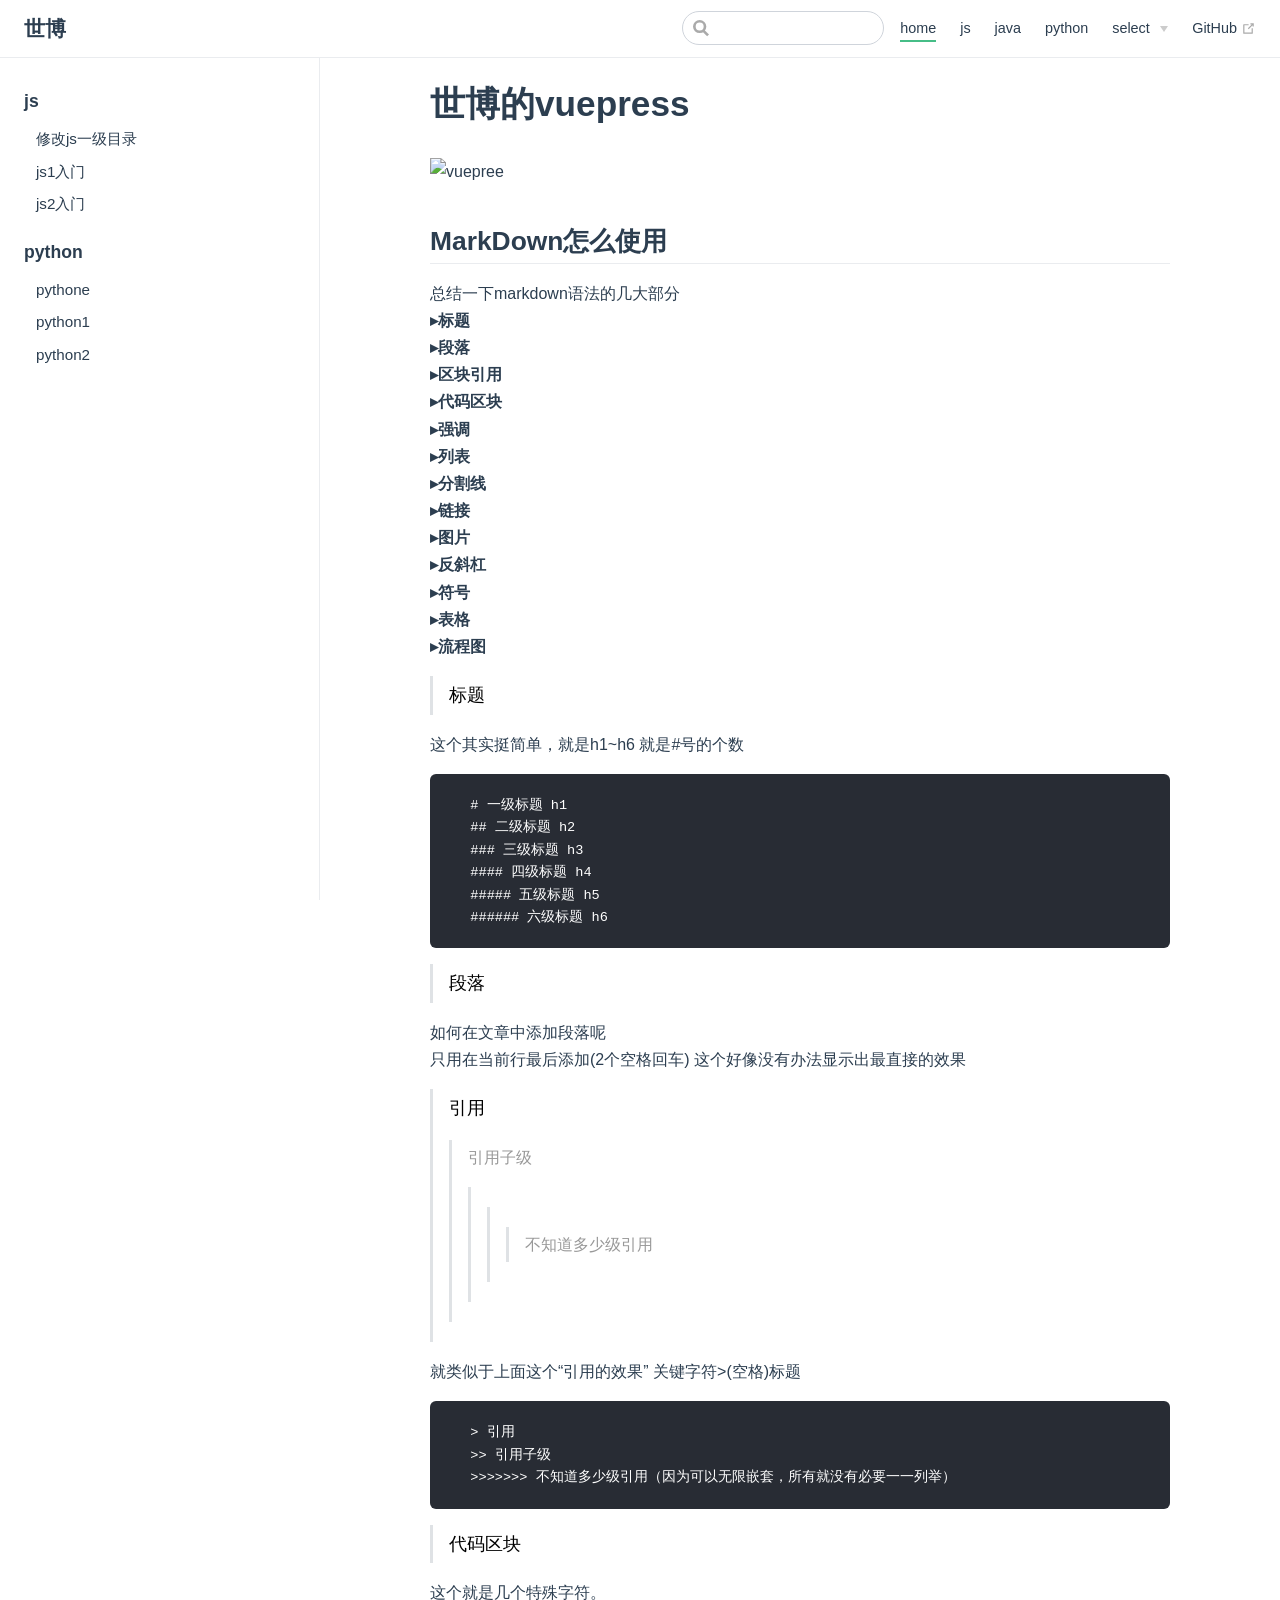
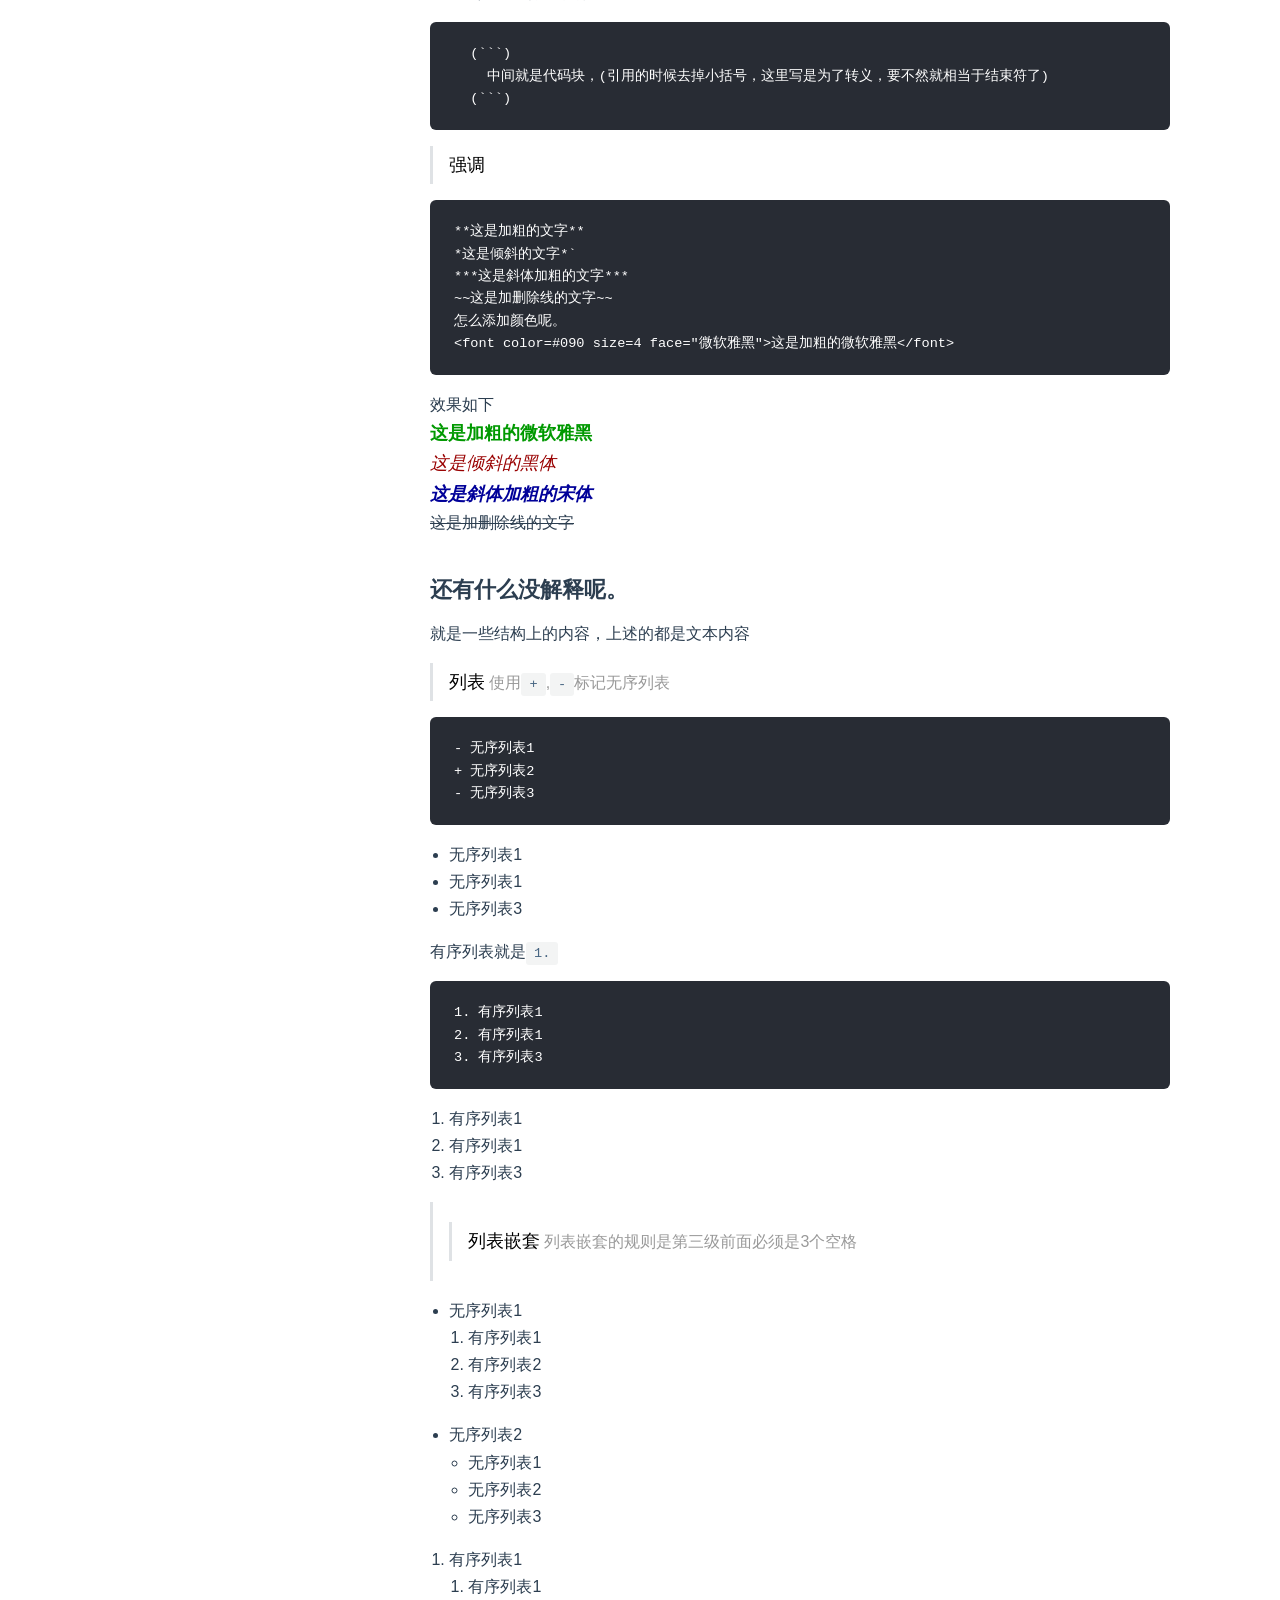
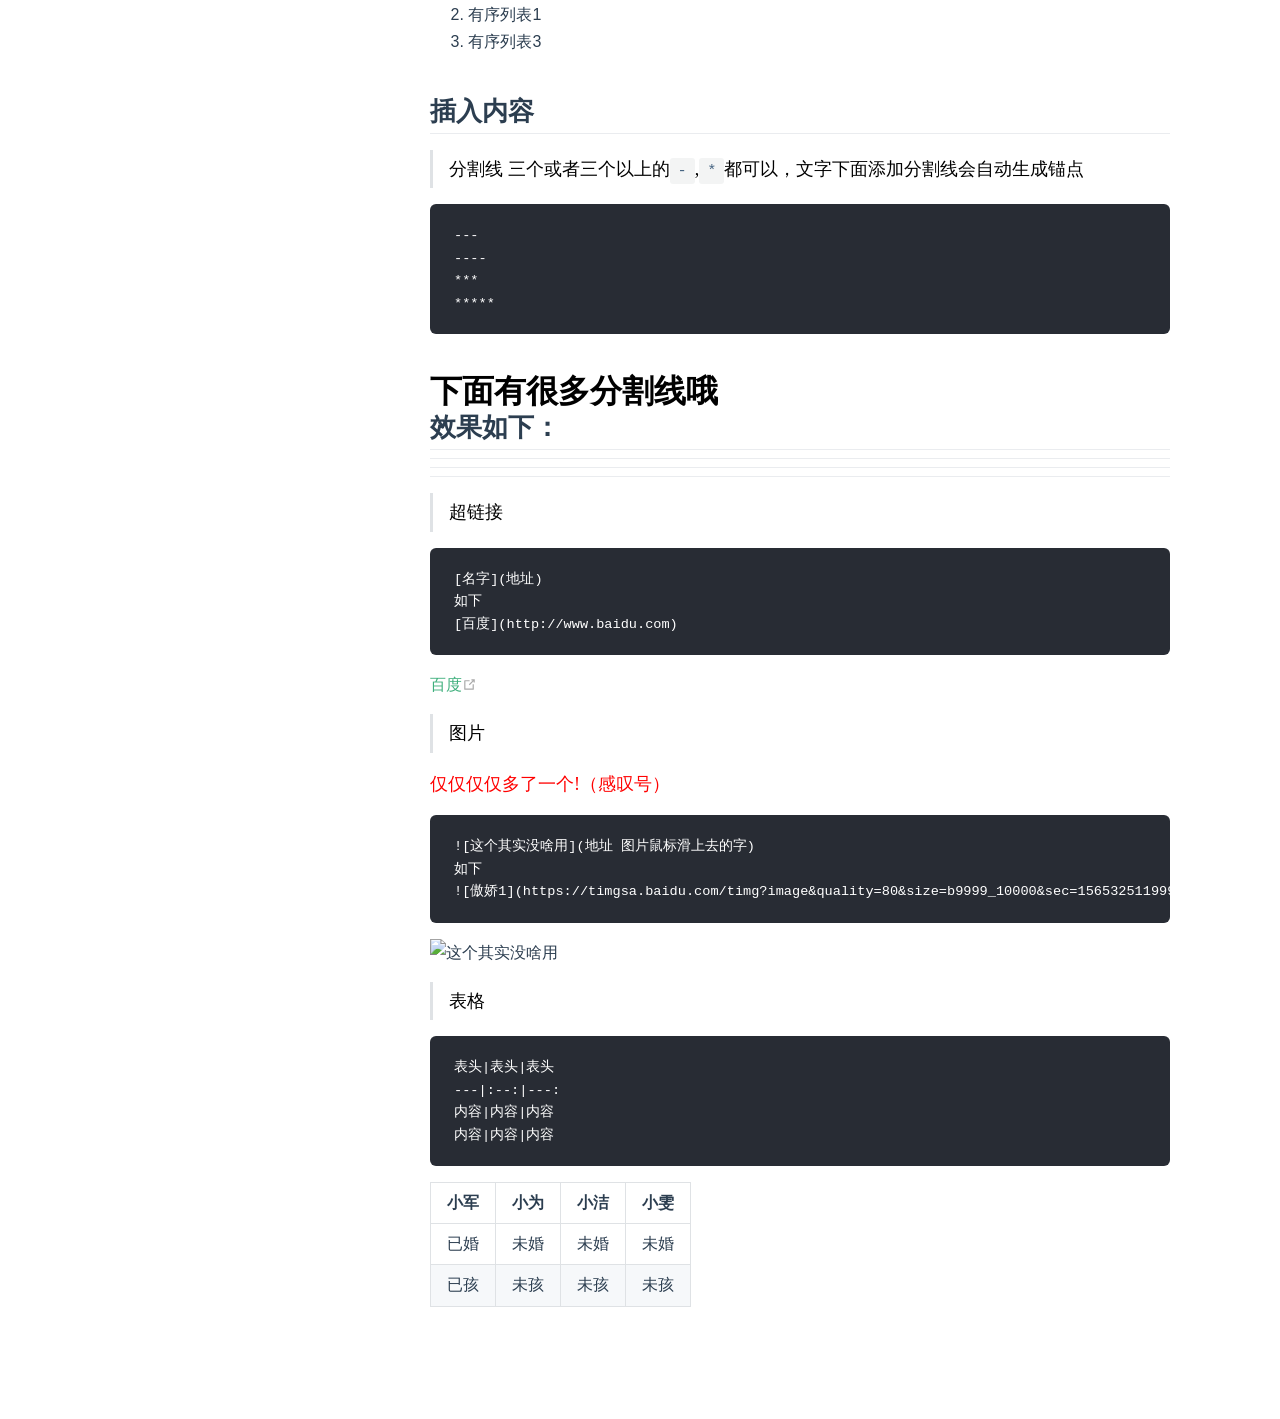
==== index.html @ ad4af4ff "deploy" ====
<!DOCTYPE html>
<html lang="en-US">
  <head>
    <meta charset="utf-8">
    <meta name="viewport" content="width=device-width,initial-scale=1">
    <title>世博的vuepress | 世博</title>
    <meta name="description" content="除了加油还能打气">
    
    
    <link rel="preload" href="/assets/css/0.styles.5afe0f78.css" as="style"><link rel="preload" href="/assets/js/app.bc01392b.js" as="script"><link rel="preload" href="/assets/js/2.742b60b1.js" as="script"><link rel="preload" href="/assets/js/6.9365e497.js" as="script"><link rel="prefetch" href="/assets/js/10.396d3753.js"><link rel="prefetch" href="/assets/js/11.2e22697e.js"><link rel="prefetch" href="/assets/js/12.4150aeba.js"><link rel="prefetch" href="/assets/js/13.6fee8034.js"><link rel="prefetch" href="/assets/js/3.0344f41c.js"><link rel="prefetch" href="/assets/js/4.db067ab2.js"><link rel="prefetch" href="/assets/js/5.89be8084.js"><link rel="prefetch" href="/assets/js/7.058c9a46.js"><link rel="prefetch" href="/assets/js/8.705a4c51.js"><link rel="prefetch" href="/assets/js/9.5db76575.js">
    <link rel="stylesheet" href="/assets/css/0.styles.5afe0f78.css">
  </head>
  <body>
    <div id="app" data-server-rendered="true"><div class="theme-container"><header class="navbar"><div class="sidebar-button"><svg xmlns="http://www.w3.org/2000/svg" aria-hidden="true" role="img" viewBox="0 0 448 512" class="icon"><path fill="currentColor" d="M436 124H12c-6.627 0-12-5.373-12-12V80c0-6.627 5.373-12 12-12h424c6.627 0 12 5.373 12 12v32c0 6.627-5.373 12-12 12zm0 160H12c-6.627 0-12-5.373-12-12v-32c0-6.627 5.373-12 12-12h424c6.627 0 12 5.373 12 12v32c0 6.627-5.373 12-12 12zm0 160H12c-6.627 0-12-5.373-12-12v-32c0-6.627 5.373-12 12-12h424c6.627 0 12 5.373 12 12v32c0 6.627-5.373 12-12 12z"></path></svg></div> <a href="/" class="home-link router-link-exact-active router-link-active"><!----> <span class="site-name">世博</span></a> <div class="links"><div class="search-box"><input aria-label="Search" autocomplete="off" spellcheck="false" value=""> <!----></div> <nav class="nav-links can-hide"><div class="nav-item"><a href="/" class="nav-link router-link-exact-active router-link-active">home</a></div><div class="nav-item"><a href="/js/" class="nav-link">js</a></div><div class="nav-item"><a href="/java/" class="nav-link">java</a></div><div class="nav-item"><a href="/python/" class="nav-link">python</a></div><div class="nav-item"><div class="dropdown-wrapper"><a class="dropdown-title"><span class="title">select</span> <span class="arrow right"></span></a> <ul class="nav-dropdown" style="display:none;"><li class="dropdown-item"><!----> <a href="/select/select1.html" class="nav-link">select1</a></li><li class="dropdown-item"><!----> <a href="/select/select2.html" class="nav-link">select2</a></li></ul></div></div><div class="nav-item"><a href="http://liuyukuai.github.io" target="_blank" rel="noopener noreferrer" class="nav-link external">
  GitHub
  <svg xmlns="http://www.w3.org/2000/svg" aria-hidden="true" x="0px" y="0px" viewBox="0 0 100 100" width="15" height="15" class="icon outbound"><path fill="currentColor" d="M18.8,85.1h56l0,0c2.2,0,4-1.8,4-4v-32h-8v28h-48v-48h28v-8h-32l0,0c-2.2,0-4,1.8-4,4v56C14.8,83.3,16.6,85.1,18.8,85.1z"></path> <polygon fill="currentColor" points="45.7,48.7 51.3,54.3 77.2,28.5 77.2,37.2 85.2,37.2 85.2,14.9 62.8,14.9 62.8,22.9 71.5,22.9"></polygon></svg></a></div> <!----></nav></div></header> <div class="sidebar-mask"></div> <aside class="sidebar"><nav class="nav-links"><div class="nav-item"><a href="/" class="nav-link router-link-exact-active router-link-active">home</a></div><div class="nav-item"><a href="/js/" class="nav-link">js</a></div><div class="nav-item"><a href="/java/" class="nav-link">java</a></div><div class="nav-item"><a href="/python/" class="nav-link">python</a></div><div class="nav-item"><div class="dropdown-wrapper"><a class="dropdown-title"><span class="title">select</span> <span class="arrow right"></span></a> <ul class="nav-dropdown" style="display:none;"><li class="dropdown-item"><!----> <a href="/select/select1.html" class="nav-link">select1</a></li><li class="dropdown-item"><!----> <a href="/select/select2.html" class="nav-link">select2</a></li></ul></div></div><div class="nav-item"><a href="http://liuyukuai.github.io" target="_blank" rel="noopener noreferrer" class="nav-link external">
  GitHub
  <svg xmlns="http://www.w3.org/2000/svg" aria-hidden="true" x="0px" y="0px" viewBox="0 0 100 100" width="15" height="15" class="icon outbound"><path fill="currentColor" d="M18.8,85.1h56l0,0c2.2,0,4-1.8,4-4v-32h-8v28h-48v-48h28v-8h-32l0,0c-2.2,0-4,1.8-4,4v56C14.8,83.3,16.6,85.1,18.8,85.1z"></path> <polygon fill="currentColor" points="45.7,48.7 51.3,54.3 77.2,28.5 77.2,37.2 85.2,37.2 85.2,14.9 62.8,14.9 62.8,22.9 71.5,22.9"></polygon></svg></a></div> <!----></nav>  <ul class="sidebar-links"><li><section class="sidebar-group depth-0"><p class="sidebar-heading open"><span>js</span> <!----></p> <ul class="sidebar-links sidebar-group-items"><li><a href="/basic/js/" class="sidebar-link">修改js一级目录</a></li><li><a href="/basic/js/js1入门.html" class="sidebar-link">js1入门</a></li><li><a href="/basic/js/js2入门.html" class="sidebar-link">js2入门</a></li></ul></section></li><li><section class="sidebar-group depth-0"><p class="sidebar-heading"><span>python</span> <!----></p> <ul class="sidebar-links sidebar-group-items"><li><a href="/basic/python/" class="sidebar-link">pythone</a></li><li><a href="/basic/python/python1.html" class="sidebar-link">python1</a></li><li><a href="/basic/python/python2.html" class="sidebar-link">python2</a></li></ul></section></li></ul> </aside> <main class="page"> <div class="theme-default-content content__default"><h1 id="世博的vuepress"><a href="#世博的vuepress" aria-hidden="true" class="header-anchor">#</a> 世博的vuepress</h1> <p><img src="https://timgsa.baidu.com/timg?image&amp;quality=80&amp;size=b9999_10000&amp;sec=1565322029162&amp;di=a33aa46604ba5d1c8e22e6cddde8e495&amp;imgtype=0&amp;src=http%3A%2F%2Fd2jq2hx2dbkw6t.cloudfront.net%2F662%2Fvue-press-feed-generator.jpg" alt="vuepree"></p> <h2 id="markdown怎么使用"><a href="#markdown怎么使用" aria-hidden="true" class="header-anchor">#</a> MarkDown怎么使用</h2> <p>总结一下markdown语法的几大部分<br> <strong>▸标题</strong><br> <strong>▸段落</strong><br> <strong>▸区块引用</strong><br> <strong>▸代码区块</strong><br> <strong>▸强调</strong><br> <strong>▸列表</strong><br> <strong>▸分割线</strong><br> <strong>▸链接</strong><br> <strong>▸图片</strong><br> <strong>▸反斜杠</strong><br> <strong>▸符号</strong><br> <strong>▸表格</strong><br> <strong>▸流程图</strong></p> <blockquote><p><font color="#000" size="4" face="微软雅黑">标题</font></p></blockquote> <p>这个其实挺简单，就是h1~h6 就是#号的个数</p> <div class="language- extra-class"><pre class="language-text"><code>  # 一级标题 h1  
  ## 二级标题 h2  
  ### 三级标题 h3  
  #### 四级标题 h4  
  ##### 五级标题 h5  
  ###### 六级标题 h6  
</code></pre></div><blockquote><p><font color="#000" size="4" face="微软雅黑">段落</font></p></blockquote> <p>如何在文章中添加段落呢<br>
只用在当前行最后添加(2个空格回车)
这个好像没有办法显示出最直接的效果</p> <blockquote><p><font color="#000" size="4" face="微软雅黑">引用</font></p> <blockquote><p>引用子级</p> <blockquote><blockquote><blockquote><p>不知道多少级引用</p></blockquote></blockquote></blockquote></blockquote></blockquote> <p>就类似于上面这个“引用的效果” 关键字符&gt;(空格)标题</p> <div class="language- extra-class"><pre class="language-text"><code>  &gt; 引用
  &gt;&gt; 引用子级
  &gt;&gt;&gt;&gt;&gt;&gt;&gt; 不知道多少级引用（因为可以无限嵌套，所有就没有必要一一列举）
</code></pre></div><blockquote><p><font color="#000" size="4" face="微软雅黑">代码区块</font></p></blockquote> <p>这个就是几个特殊字符。</p> <div class="language- extra-class"><pre class="language-text"><code>  (```)
    中间就是代码块，(引用的时候去掉小括号，这里写是为了转义，要不然就相当于结束符了)
  (```)
</code></pre></div><blockquote><p><font color="#000" size="4" face="微软雅黑">强调</font></p></blockquote> <div class="language- extra-class"><pre class="language-text"><code>**这是加粗的文字**
*这是倾斜的文字*`
***这是斜体加粗的文字***
~~这是加删除线的文字~~
怎么添加颜色呢。
&lt;font color=#090 size=4 face=&quot;微软雅黑&quot;&gt;这是加粗的微软雅黑&lt;/font&gt;
</code></pre></div><p>效果如下<br> <strong><font color="#090" size="4" face="微软雅黑">这是加粗的微软雅黑</font></strong><br> <em><font color="#900" size="4" face="黑体">这是倾斜的黑体</font></em><br> <em><strong><font color="#009" size="4" face="宋体">这是斜体加粗的宋体</font></strong></em><br> <s>这是加删除线的文字</s></p> <h3 id="还有什么没解释呢。"><a href="#还有什么没解释呢。" aria-hidden="true" class="header-anchor">#</a> 还有什么没解释呢。</h3> <p>就是一些结构上的内容，上述的都是文本内容</p> <blockquote><p><font color="#000" size="4" face="微软雅黑">列表</font>
使用<code>+</code>,<code>-</code>标记无序列表</p></blockquote> <div class="language- extra-class"><pre class="language-text"><code>- 无序列表1
+ 无序列表2
- 无序列表3
</code></pre></div><ul><li>无序列表1</li> <li>无序列表1</li> <li>无序列表3</li></ul> <p>有序列表就是<code>1.</code></p> <div class="language- extra-class"><pre class="language-text"><code>1. 有序列表1
2. 有序列表1
3. 有序列表3
</code></pre></div><ol><li>有序列表1</li> <li>有序列表1</li> <li>有序列表3</li></ol> <blockquote><blockquote><p><font color="#000" size="4" face="微软雅黑">列表嵌套</font>
列表嵌套的规则是第三级前面必须是3个空格</p></blockquote></blockquote> <ul><li>无序列表1
<ol><li>有序列表1</li> <li>有序列表2</li> <li>有序列表3</li></ol></li></ul> <ul><li>无序列表2
<ul><li>无序列表1</li> <li>无序列表2</li> <li>无序列表3</li></ul></li></ul> <ol><li>有序列表1
<ol><li>有序列表1</li> <li>有序列表1</li> <li>有序列表3</li></ol></li></ol> <h2 id="插入内容"><a href="#插入内容" aria-hidden="true" class="header-anchor">#</a> 插入内容</h2> <blockquote><p><font color="#000" size="4" face="微软雅黑">分割线
三个或者三个以上的<code>-</code>,<code>*</code>都可以，文字下面添加分割线会自动生成锚点</font></p></blockquote> <div class="language- extra-class"><pre class="language-text"><code>---
----
***
*****
</code></pre></div><h2 id="下面有很多分割线哦效果如下："><a href="#下面有很多分割线哦效果如下：" aria-hidden="true" class="header-anchor">#</a> <font color="#000" size="6" face="微软雅黑">下面有很多分割线哦</font><br>
效果如下：</h2> <hr> <hr> <hr> <blockquote><p><font color="#000" size="4" face="微软雅黑">超链接</font></p></blockquote> <div class="language- extra-class"><pre class="language-text"><code>[名字](地址)
如下
[百度](http://www.baidu.com)
</code></pre></div><p><a href="http://www.baidu.com" target="_blank" rel="noopener noreferrer">百度<svg xmlns="http://www.w3.org/2000/svg" aria-hidden="true" x="0px" y="0px" viewBox="0 0 100 100" width="15" height="15" class="icon outbound"><path fill="currentColor" d="M18.8,85.1h56l0,0c2.2,0,4-1.8,4-4v-32h-8v28h-48v-48h28v-8h-32l0,0c-2.2,0-4,1.8-4,4v56C14.8,83.3,16.6,85.1,18.8,85.1z"></path> <polygon fill="currentColor" points="45.7,48.7 51.3,54.3 77.2,28.5 77.2,37.2 85.2,37.2 85.2,14.9 62.8,14.9 62.8,22.9 71.5,22.9"></polygon></svg></a></p> <blockquote><p><font color="#000" size="4" face="微软雅黑">图片</font></p></blockquote> <p><font color="red" size="4" face="微软雅黑">仅仅仅仅多了一个!（感叹号）</font></p> <div class="language- extra-class"><pre class="language-text"><code>![这个其实没啥用](地址 图片鼠标滑上去的字)
如下
![傲娇1](https://timgsa.baidu.com/timg?image&amp;quality=80&amp;size=b9999_10000&amp;sec=1565325119991&amp;di=63eee3f0a2a045f9c31278822992dca6&amp;imgtype=0&amp;src=http%3A%2F%2Fbpic.588ku.com%2Felement_origin_min_pic%2F17%2F11%2F29%2Fcc56af89837d0f433b69116248294c48.jpg &quot;傲娇&quot;)
</code></pre></div><p><img src="https://timgsa.baidu.com/timg?image&amp;quality=80&amp;size=b9999_10000&amp;sec=1565325119991&amp;di=63eee3f0a2a045f9c31278822992dca6&amp;imgtype=0&amp;src=http%3A%2F%2Fbpic.588ku.com%2Felement_origin_min_pic%2F17%2F11%2F29%2Fcc56af89837d0f433b69116248294c48.jpg" alt="这个其实没啥用" title="傲娇"></p> <blockquote><p><font color="#000" size="4" face="微软雅黑">表格</font></p></blockquote> <div class="language- extra-class"><pre class="language-text"><code>表头|表头|表头
---|:--:|---:
内容|内容|内容
内容|内容|内容
</code></pre></div><table><thead><tr><th>小军</th> <th style="text-align:center;">小为</th> <th style="text-align:right;">小洁</th> <th style="text-align:right;">小雯</th></tr></thead> <tbody><tr><td>已婚</td> <td style="text-align:center;">未婚</td> <td style="text-align:right;">未婚</td> <td style="text-align:right;">未婚</td></tr> <tr><td>已孩</td> <td style="text-align:center;">未孩</td> <td style="text-align:right;">未孩</td> <td style="text-align:right;">未孩</td></tr></tbody></table></div> <footer class="page-edit"><!----> <!----></footer> <!----> </main></div><div class="global-ui"></div></div>
    <script src="/assets/js/app.bc01392b.js" defer></script><script src="/assets/js/2.742b60b1.js" defer></script><script src="/assets/js/6.9365e497.js" defer></script>
  </body>
</html>
---- assets/css/0.styles.5afe0f78.css ----
#nprogress{pointer-events:none}#nprogress .bar{background:#3eaf7c;position:fixed;z-index:1031;top:0;left:0;width:100%;height:2px}#nprogress .peg{display:block;position:absolute;right:0;width:100px;height:100%;-webkit-box-shadow:0 0 10px #3eaf7c,0 0 5px #3eaf7c;box-shadow:0 0 10px #3eaf7c,0 0 5px #3eaf7c;opacity:1;-webkit-transform:rotate(3deg) translateY(-4px);transform:rotate(3deg) translateY(-4px)}#nprogress .spinner{display:block;position:fixed;z-index:1031;top:15px;right:15px}#nprogress .spinner-icon{width:18px;height:18px;-webkit-box-sizing:border-box;box-sizing:border-box;border-color:#3eaf7c transparent transparent #3eaf7c;border-style:solid;border-width:2px;border-radius:50%;-webkit-animation:nprogress-spinner .4s linear infinite;animation:nprogress-spinner .4s linear infinite}.nprogress-custom-parent{overflow:hidden;position:relative}.nprogress-custom-parent #nprogress .bar,.nprogress-custom-parent #nprogress .spinner{position:absolute}@-webkit-keyframes nprogress-spinner{0%{-webkit-transform:rotate(0deg);transform:rotate(0deg)}to{-webkit-transform:rotate(1turn);transform:rotate(1turn)}}@keyframes nprogress-spinner{0%{-webkit-transform:rotate(0deg);transform:rotate(0deg)}to{-webkit-transform:rotate(1turn);transform:rotate(1turn)}}.icon.outbound{color:#aaa;display:inline-block;vertical-align:middle;position:relative;top:-1px}.home{padding:3.6rem 2rem 0;max-width:960px;margin:0 auto;display:block}.home .hero{text-align:center}.home .hero img{max-width:100%;max-height:280px;display:block;margin:3rem auto 1.5rem}.home .hero h1{font-size:3rem}.home .hero .action,.home .hero .description,.home .hero h1{margin:1.8rem auto}.home .hero .description{max-width:35rem;font-size:1.6rem;line-height:1.3;color:#6a8bad}.home .hero .action-button{display:inline-block;font-size:1.2rem;color:#fff;background-color:#3eaf7c;padding:.8rem 1.6rem;border-radius:4px;-webkit-transition:background-color .1s ease;transition:background-color .1s ease;-webkit-box-sizing:border-box;box-sizing:border-box;border-bottom:1px solid #389d70}.home .hero .action-button:hover{background-color:#4abf8a}.home .features{border-top:1px solid #eaecef;padding:1.2rem 0;margin-top:2.5rem;display:-webkit-box;display:-ms-flexbox;display:flex;-ms-flex-wrap:wrap;flex-wrap:wrap;-webkit-box-align:start;-ms-flex-align:start;align-items:flex-start;-ms-flex-line-pack:stretch;align-content:stretch;-webkit-box-pack:justify;-ms-flex-pack:justify;justify-content:space-between}.home .feature{-webkit-box-flex:1;-ms-flex-positive:1;flex-grow:1;-ms-flex-preferred-size:30%;flex-basis:30%;max-width:30%}.home .feature h2{font-size:1.4rem;font-weight:500;border-bottom:none;padding-bottom:0;color:#3a5169}.home .feature p{color:#4e6e8e}.home .footer{padding:2.5rem;border-top:1px solid #eaecef;text-align:center;color:#4e6e8e}@media (max-width:719px){.home .features{-webkit-box-orient:vertical;-webkit-box-direction:normal;-ms-flex-direction:column;flex-direction:column}.home .feature{max-width:100%;padding:0 2.5rem}}@media (max-width:419px){.home{padding-left:1.5rem;padding-right:1.5rem}.home .hero img{max-height:210px;margin:2rem auto 1.2rem}.home .hero h1{font-size:2rem}.home .hero .action,.home .hero .description,.home .hero h1{margin:1.2rem auto}.home .hero .description{font-size:1.2rem}.home .hero .action-button{font-size:1rem;padding:.6rem 1.2rem}.home .feature h2{font-size:1.25rem}}.search-box{display:inline-block;position:relative;margin-right:1rem}.search-box input{cursor:text;width:10rem;height:2rem;color:#4e6e8e;display:inline-block;border:1px solid #cfd4db;border-radius:2rem;font-size:.9rem;line-height:2rem;padding:0 .5rem 0 2rem;outline:none;-webkit-transition:all .2s ease;transition:all .2s ease;background:#fff url(/assets/img/search.83621669.svg) .6rem .5rem no-repeat;background-size:1rem}.search-box input:focus{cursor:auto;border-color:#3eaf7c}.search-box .suggestions{background:#fff;width:20rem;position:absolute;top:1.5rem;border:1px solid #cfd4db;border-radius:6px;padding:.4rem;list-style-type:none}.search-box .suggestions.align-right{right:0}.search-box .suggestion{line-height:1.4;padding:.4rem .6rem;border-radius:4px;cursor:pointer}.search-box .suggestion a{white-space:normal;color:#5d82a6}.search-box .suggestion a .page-title{font-weight:600}.search-box .suggestion a .header{font-size:.9em;margin-left:.25em}.search-box .suggestion.focused{background-color:#f3f4f5}.search-box .suggestion.focused a{color:#3eaf7c}@media (max-width:959px){.search-box input{cursor:pointer;width:0;border-color:transparent;position:relative}.search-box input:focus{cursor:text;left:0;width:10rem}}@media (-ms-high-contrast:none){.search-box input{height:2rem}}@media (max-width:959px) and (min-width:719px){.search-box .suggestions{left:0}}@media (max-width:719px){.search-box{margin-right:0}.search-box input{left:1rem}.search-box .suggestions{right:0}}@media (max-width:419px){.search-box .suggestions{width:calc(100vw - 4rem)}.search-box input:focus{width:8rem}}.sidebar-button{cursor:pointer;display:none;width:1.25rem;height:1.25rem;position:absolute;padding:.6rem;top:.6rem;left:1rem}.sidebar-button .icon{display:block;width:1.25rem;height:1.25rem}@media (max-width:719px){.sidebar-button{display:block}}.dropdown-enter,.dropdown-leave-to{height:0!important}.dropdown-wrapper{cursor:pointer}.dropdown-wrapper .dropdown-title{display:block}.dropdown-wrapper .dropdown-title:hover{border-color:transparent}.dropdown-wrapper .dropdown-title .arrow{vertical-align:middle;margin-top:-1px;margin-left:.4rem}.dropdown-wrapper .nav-dropdown .dropdown-item{color:inherit;line-height:1.7rem}.dropdown-wrapper .nav-dropdown .dropdown-item h4{margin:.45rem 0 0;border-top:1px solid #eee;padding:.45rem 1.5rem 0 1.25rem}.dropdown-wrapper .nav-dropdown .dropdown-item .dropdown-subitem-wrapper{padding:0;list-style:none}.dropdown-wrapper .nav-dropdown .dropdown-item .dropdown-subitem-wrapper .dropdown-subitem{font-size:.9em}.dropdown-wrapper .nav-dropdown .dropdown-item a{display:block;line-height:1.7rem;position:relative;border-bottom:none;font-weight:400;margin-bottom:0;padding:0 1.5rem 0 1.25rem}.dropdown-wrapper .nav-dropdown .dropdown-item a.router-link-active,.dropdown-wrapper .nav-dropdown .dropdown-item a:hover{color:#3eaf7c}.dropdown-wrapper .nav-dropdown .dropdown-item a.router-link-active:after{content:"";width:0;height:0;border-left:5px solid #3eaf7c;border-top:3px solid transparent;border-bottom:3px solid transparent;position:absolute;top:calc(50% - 2px);left:9px}.dropdown-wrapper .nav-dropdown .dropdown-item:first-child h4{margin-top:0;padding-top:0;border-top:0}@media (max-width:719px){.dropdown-wrapper.open .dropdown-title{margin-bottom:.5rem}.dropdown-wrapper .nav-dropdown{-webkit-transition:height .1s ease-out;transition:height .1s ease-out;overflow:hidden}.dropdown-wrapper .nav-dropdown .dropdown-item h4{border-top:0;margin-top:0;padding-top:0}.dropdown-wrapper .nav-dropdown .dropdown-item>a,.dropdown-wrapper .nav-dropdown .dropdown-item h4{font-size:15px;line-height:2rem}.dropdown-wrapper .nav-dropdown .dropdown-item .dropdown-subitem{font-size:14px;padding-left:1rem}}@media (min-width:719px){.dropdown-wrapper{height:1.8rem}.dropdown-wrapper:hover .nav-dropdown{display:block!important}.dropdown-wrapper .dropdown-title .arrow{border-left:4px solid transparent;border-right:4px solid transparent;border-top:6px solid #ccc;border-bottom:0}.dropdown-wrapper .nav-dropdown{display:none;height:auto!important;-webkit-box-sizing:border-box;box-sizing:border-box;max-height:calc(100vh - 2.7rem);overflow-y:auto;position:absolute;top:100%;right:0;background-color:#fff;padding:.6rem 0;border:1px solid;border-color:#ddd #ddd #ccc;text-align:left;border-radius:.25rem;white-space:nowrap;margin:0}}.nav-links{display:inline-block}.nav-links a{line-height:1.4rem;color:inherit}.nav-links a.router-link-active,.nav-links a:hover{color:#3eaf7c}.nav-links .nav-item{position:relative;display:inline-block;margin-left:1.5rem;line-height:2rem}.nav-links .nav-item:first-child{margin-left:0}.nav-links .repo-link{margin-left:1.5rem}@media (max-width:719px){.nav-links .nav-item,.nav-links .repo-link{margin-left:0}}@media (min-width:719px){.nav-links a.router-link-active,.nav-links a:hover{color:#2c3e50}.nav-item>a:not(.external).router-link-active,.nav-item>a:not(.external):hover{margin-bottom:-2px;border-bottom:2px solid #46bd87}}.navbar{padding:.7rem 1.5rem;line-height:2.2rem}.navbar a,.navbar img,.navbar span{display:inline-block}.navbar .logo{height:2.2rem;min-width:2.2rem;margin-right:.8rem;vertical-align:top}.navbar .site-name{font-size:1.3rem;font-weight:600;color:#2c3e50;position:relative}.navbar .links{padding-left:1.5rem;-webkit-box-sizing:border-box;box-sizing:border-box;background-color:#fff;white-space:nowrap;font-size:.9rem;position:absolute;right:1.5rem;top:.7rem;display:-webkit-box;display:-ms-flexbox;display:flex}.navbar .links .search-box{-webkit-box-flex:0;-ms-flex:0 0 auto;flex:0 0 auto;vertical-align:top}@media (max-width:719px){.navbar{padding-left:4rem}.navbar .can-hide{display:none}.navbar .links{padding-left:1.5rem}}.page-edit,.page-nav{max-width:740px;margin:0 auto;padding:2rem 2.5rem}@media (max-width:959px){.page-edit,.page-nav{padding:2rem}}@media (max-width:419px){.page-edit,.page-nav{padding:1.5rem}}.page{padding-bottom:2rem;display:block}.page-edit{padding-top:1rem;padding-bottom:1rem;overflow:auto}.page-edit .edit-link{display:inline-block}.page-edit .edit-link a{color:#4e6e8e;margin-right:.25rem}.page-edit .last-updated{float:right;font-size:.9em}.page-edit .last-updated .prefix{font-weight:500;color:#4e6e8e}.page-edit .last-updated .time{font-weight:400;color:#aaa}.page-nav{padding-top:1rem;padding-bottom:0}.page-nav .inner{min-height:2rem;margin-top:0;border-top:1px solid #eaecef;padding-top:1rem;overflow:auto}.page-nav .next{float:right}@media (max-width:719px){.page-edit .edit-link{margin-bottom:.5rem}.page-edit .last-updated{font-size:.8em;float:none;text-align:left}}.sidebar-group .sidebar-group{padding-left:.5em}.sidebar-group:not(.collapsable) .sidebar-heading:not(.clickable){cursor:auto;color:inherit}.sidebar-group.is-sub-group{padding-left:0}.sidebar-group.is-sub-group>.sidebar-heading{font-size:.95em;line-height:1.4;font-weight:400;padding-left:2rem}.sidebar-group.is-sub-group>.sidebar-heading:not(.clickable){opacity:.5}.sidebar-group.is-sub-group>.sidebar-group-items{padding-left:1rem}.sidebar-group.is-sub-group>.sidebar-group-items>li>.sidebar-link{font-size:.95em;border-left:none}.sidebar-group.depth-2>.sidebar-heading{border-left:none}.sidebar-heading{color:#2c3e50;-webkit-transition:color .15s ease;transition:color .15s ease;cursor:pointer;font-size:1.1em;font-weight:700;padding:.35rem 1.5rem .35rem 1.25rem;width:100%;-webkit-box-sizing:border-box;box-sizing:border-box;margin:0;border-left:.25rem solid transparent}.sidebar-heading.open,.sidebar-heading:hover{color:inherit}.sidebar-heading .arrow{position:relative;top:-.12em;left:.5em}.sidebar-heading.clickable.active{font-weight:600;color:#3eaf7c;border-left-color:#3eaf7c}.sidebar-heading.clickable:hover{color:#3eaf7c}.sidebar-group-items{-webkit-transition:height .1s ease-out;transition:height .1s ease-out;font-size:.95em;overflow:hidden}.sidebar .sidebar-sub-headers{padding-left:1rem;font-size:.95em}a.sidebar-link{font-size:1em;font-weight:400;display:inline-block;color:#2c3e50;border-left:.25rem solid transparent;padding:.35rem 1rem .35rem 1.25rem;line-height:1.4;width:100%;-webkit-box-sizing:border-box;box-sizing:border-box}a.sidebar-link:hover{color:#3eaf7c}a.sidebar-link.active{font-weight:600;color:#3eaf7c;border-left-color:#3eaf7c}.sidebar-group a.sidebar-link{padding-left:2rem}.sidebar-sub-headers a.sidebar-link{padding-top:.25rem;padding-bottom:.25rem;border-left:none}.sidebar-sub-headers a.sidebar-link.active{font-weight:500}.sidebar ul{padding:0;margin:0;list-style-type:none}.sidebar a{display:inline-block}.sidebar .nav-links{display:none;border-bottom:1px solid #eaecef;padding:.5rem 0 .75rem}.sidebar .nav-links a{font-weight:600}.sidebar .nav-links .nav-item,.sidebar .nav-links .repo-link{display:block;line-height:1.25rem;font-size:1.1em;padding:.5rem 0 .5rem 1.5rem}.sidebar>.sidebar-links{padding:1.5rem 0}.sidebar>.sidebar-links>li>a.sidebar-link{font-size:1.1em;line-height:1.7;font-weight:700}.sidebar>.sidebar-links>li:not(:first-child){margin-top:.75rem}@media (max-width:719px){.sidebar .nav-links{display:block}.sidebar .nav-links .dropdown-wrapper .nav-dropdown .dropdown-item a.router-link-active:after{top:calc(1rem - 2px)}.sidebar>.sidebar-links{padding:1rem 0}}code[class*=language-],pre[class*=language-]{color:#ccc;background:none;font-family:Consolas,Monaco,Andale Mono,Ubuntu Mono,monospace;font-size:1em;text-align:left;white-space:pre;word-spacing:normal;word-break:normal;word-wrap:normal;line-height:1.5;-moz-tab-size:4;-o-tab-size:4;tab-size:4;-webkit-hyphens:none;-ms-hyphens:none;hyphens:none}pre[class*=language-]{padding:1em;margin:.5em 0;overflow:auto}:not(pre)>code[class*=language-],pre[class*=language-]{background:#2d2d2d}:not(pre)>code[class*=language-]{padding:.1em;border-radius:.3em;white-space:normal}.token.block-comment,.token.cdata,.token.comment,.token.doctype,.token.prolog{color:#999}.token.punctuation{color:#ccc}.token.attr-name,.token.deleted,.token.namespace,.token.tag{color:#e2777a}.token.function-name{color:#6196cc}.token.boolean,.token.function,.token.number{color:#f08d49}.token.class-name,.token.constant,.token.property,.token.symbol{color:#f8c555}.token.atrule,.token.builtin,.token.important,.token.keyword,.token.selector{color:#cc99cd}.token.attr-value,.token.char,.token.regex,.token.string,.token.variable{color:#7ec699}.token.entity,.token.operator,.token.url{color:#67cdcc}.token.bold,.token.important{font-weight:700}.token.italic{font-style:italic}.token.entity{cursor:help}.token.inserted{color:green}.theme-default-content code{color:#476582;padding:.25rem .5rem;margin:0;font-size:.85em;background-color:rgba(27,31,35,.05);border-radius:3px}.theme-default-content code .token.deleted{color:#ec5975}.theme-default-content code .token.inserted{color:#3eaf7c}.theme-default-content pre,.theme-default-content pre[class*=language-]{line-height:1.4;padding:1.25rem 1.5rem;margin:.85rem 0;background-color:#282c34;border-radius:6px;overflow:auto}.theme-default-content pre[class*=language-] code,.theme-default-content pre code{color:#fff;padding:0;background-color:transparent;border-radius:0}div[class*=language-]{position:relative;background-color:#282c34;border-radius:6px}div[class*=language-] .highlight-lines{-webkit-user-select:none;-moz-user-select:none;-ms-user-select:none;user-select:none;padding-top:1.3rem;position:absolute;top:0;left:0;width:100%;line-height:1.4}div[class*=language-] .highlight-lines .highlighted{background-color:rgba(0,0,0,.66)}div[class*=language-] pre,div[class*=language-] pre[class*=language-]{background:transparent;position:relative;z-index:1}div[class*=language-]:before{position:absolute;z-index:3;top:.8em;right:1em;font-size:.75rem;color:hsla(0,0%,100%,.4)}div[class*=language-]:not(.line-numbers-mode) .line-numbers-wrapper{display:none}div[class*=language-].line-numbers-mode .highlight-lines .highlighted{position:relative}div[class*=language-].line-numbers-mode .highlight-lines .highlighted:before{content:" ";position:absolute;z-index:3;left:0;top:0;display:block;width:3.5rem;height:100%;background-color:rgba(0,0,0,.66)}div[class*=language-].line-numbers-mode pre{padding-left:4.5rem;vertical-align:middle}div[class*=language-].line-numbers-mode .line-numbers-wrapper{position:absolute;top:0;width:3.5rem;text-align:center;color:hsla(0,0%,100%,.3);padding:1.25rem 0;line-height:1.4}div[class*=language-].line-numbers-mode .line-numbers-wrapper .line-number,div[class*=language-].line-numbers-mode .line-numbers-wrapper br{-webkit-user-select:none;-moz-user-select:none;-ms-user-select:none;user-select:none}div[class*=language-].line-numbers-mode .line-numbers-wrapper .line-number{position:relative;z-index:4;font-size:.85em}div[class*=language-].line-numbers-mode:after{content:"";position:absolute;z-index:2;top:0;left:0;width:3.5rem;height:100%;border-radius:6px 0 0 6px;border-right:1px solid rgba(0,0,0,.66);background-color:#282c34}div[class~=language-js]:before{content:"js"}div[class~=language-ts]:before{content:"ts"}div[class~=language-html]:before{content:"html"}div[class~=language-md]:before{content:"md"}div[class~=language-vue]:before{content:"vue"}div[class~=language-css]:before{content:"css"}div[class~=language-sass]:before{content:"sass"}div[class~=language-scss]:before{content:"scss"}div[class~=language-less]:before{content:"less"}div[class~=language-stylus]:before{content:"stylus"}div[class~=language-go]:before{content:"go"}div[class~=language-java]:before{content:"java"}div[class~=language-c]:before{content:"c"}div[class~=language-sh]:before{content:"sh"}div[class~=language-yaml]:before{content:"yaml"}div[class~=language-py]:before{content:"py"}div[class~=language-docker]:before{content:"docker"}div[class~=language-dockerfile]:before{content:"dockerfile"}div[class~=language-makefile]:before{content:"makefile"}div[class~=language-javascript]:before{content:"js"}div[class~=language-typescript]:before{content:"ts"}div[class~=language-markup]:before{content:"html"}div[class~=language-markdown]:before{content:"md"}div[class~=language-json]:before{content:"json"}div[class~=language-ruby]:before{content:"rb"}div[class~=language-python]:before{content:"py"}div[class~=language-bash]:before{content:"sh"}div[class~=language-php]:before{content:"php"}.custom-block .custom-block-title{font-weight:600;margin-bottom:-.4rem}.custom-block.danger,.custom-block.tip,.custom-block.warning{padding:.1rem 1.5rem;border-left-width:.5rem;border-left-style:solid;margin:1rem 0}.custom-block.tip{background-color:#f3f5f7;border-color:#42b983}.custom-block.warning{background-color:rgba(255,229,100,.3);border-color:#e7c000;color:#6b5900}.custom-block.warning .custom-block-title{color:#b29400}.custom-block.warning a{color:#2c3e50}.custom-block.danger{background-color:#ffe6e6;border-color:#c00;color:#4d0000}.custom-block.danger .custom-block-title{color:#900}.custom-block.danger a{color:#2c3e50}.arrow{display:inline-block;width:0;height:0}.arrow.up{border-bottom:6px solid #ccc}.arrow.down,.arrow.up{border-left:4px solid transparent;border-right:4px solid transparent}.arrow.down{border-top:6px solid #ccc}.arrow.right{border-left:6px solid #ccc}.arrow.left,.arrow.right{border-top:4px solid transparent;border-bottom:4px solid transparent}.arrow.left{border-right:6px solid #ccc}.theme-default-content:not(.custom){max-width:740px;margin:0 auto;padding:2rem 2.5rem}@media (max-width:959px){.theme-default-content:not(.custom){padding:2rem}}@media (max-width:419px){.theme-default-content:not(.custom){padding:1.5rem}}.table-of-contents .badge{vertical-align:middle}body,html{padding:0;margin:0;background-color:#fff}body{font-family:-apple-system,BlinkMacSystemFont,Segoe UI,Roboto,Oxygen,Ubuntu,Cantarell,Fira Sans,Droid Sans,Helvetica Neue,sans-serif;-webkit-font-smoothing:antialiased;-moz-osx-font-smoothing:grayscale;font-size:16px;color:#2c3e50}.page{padding-left:20rem}.navbar{z-index:20;right:0;height:3.6rem;background-color:#fff;box-sizing:border-box;border-bottom:1px solid #eaecef}.navbar,.sidebar-mask{position:fixed;top:0;left:0}.sidebar-mask{z-index:9;width:100vw;height:100vh;display:none}.sidebar{font-size:16px;background-color:#fff;width:20rem;position:fixed;z-index:10;margin:0;top:3.6rem;left:0;bottom:0;box-sizing:border-box;border-right:1px solid #eaecef;overflow-y:auto}.theme-default-content:not(.custom)>:first-child{margin-top:3.6rem}.theme-default-content:not(.custom) a:hover{text-decoration:underline}.theme-default-content:not(.custom) p.demo{padding:1rem 1.5rem;border:1px solid #ddd;border-radius:4px}.theme-default-content:not(.custom) img{max-width:100%}.theme-default-content.custom{padding:0;margin:0}.theme-default-content.custom img{max-width:100%}a{font-weight:500;text-decoration:none}a,p a code{color:#3eaf7c}p a code{font-weight:400}kbd{background:#eee;border:.15rem solid #ddd;border-bottom:.25rem solid #ddd;border-radius:.15rem;padding:0 .15em}blockquote{font-size:1rem;color:#999;border-left:.2rem solid #dfe2e5;margin:1rem 0;padding:.25rem 0 .25rem 1rem}blockquote>p{margin:0}ol,ul{padding-left:1.2em}strong{font-weight:600}h1,h2,h3,h4,h5,h6{font-weight:600;line-height:1.25}.theme-default-content:not(.custom)>h1,.theme-default-content:not(.custom)>h2,.theme-default-content:not(.custom)>h3,.theme-default-content:not(.custom)>h4,.theme-default-content:not(.custom)>h5,.theme-default-content:not(.custom)>h6{margin-top:-3.1rem;padding-top:4.6rem;margin-bottom:0}.theme-default-content:not(.custom)>h1:first-child,.theme-default-content:not(.custom)>h2:first-child,.theme-default-content:not(.custom)>h3:first-child,.theme-default-content:not(.custom)>h4:first-child,.theme-default-content:not(.custom)>h5:first-child,.theme-default-content:not(.custom)>h6:first-child{margin-top:-1.5rem;margin-bottom:1rem}.theme-default-content:not(.custom)>h1:first-child+.custom-block,.theme-default-content:not(.custom)>h1:first-child+p,.theme-default-content:not(.custom)>h1:first-child+pre,.theme-default-content:not(.custom)>h2:first-child+.custom-block,.theme-default-content:not(.custom)>h2:first-child+p,.theme-default-content:not(.custom)>h2:first-child+pre,.theme-default-content:not(.custom)>h3:first-child+.custom-block,.theme-default-content:not(.custom)>h3:first-child+p,.theme-default-content:not(.custom)>h3:first-child+pre,.theme-default-content:not(.custom)>h4:first-child+.custom-block,.theme-default-content:not(.custom)>h4:first-child+p,.theme-default-content:not(.custom)>h4:first-child+pre,.theme-default-content:not(.custom)>h5:first-child+.custom-block,.theme-default-content:not(.custom)>h5:first-child+p,.theme-default-content:not(.custom)>h5:first-child+pre,.theme-default-content:not(.custom)>h6:first-child+.custom-block,.theme-default-content:not(.custom)>h6:first-child+p,.theme-default-content:not(.custom)>h6:first-child+pre{margin-top:2rem}h1:hover .header-anchor,h2:hover .header-anchor,h3:hover .header-anchor,h4:hover .header-anchor,h5:hover .header-anchor,h6:hover .header-anchor{opacity:1}h1{font-size:2.2rem}h2{font-size:1.65rem;padding-bottom:.3rem;border-bottom:1px solid #eaecef}h3{font-size:1.35rem}a.header-anchor{font-size:.85em;float:left;margin-left:-.87em;padding-right:.23em;margin-top:.125em;opacity:0}a.header-anchor:hover{text-decoration:none}.line-number,code,kbd{font-family:source-code-pro,Menlo,Monaco,Consolas,Courier New,monospace}ol,p,ul{line-height:1.7}hr{border:0;border-top:1px solid #eaecef}table{border-collapse:collapse;margin:1rem 0;display:block;overflow-x:auto}tr{border-top:1px solid #dfe2e5}tr:nth-child(2n){background-color:#f6f8fa}td,th{border:1px solid #dfe2e5;padding:.6em 1em}.theme-container.sidebar-open .sidebar-mask{display:block}.theme-container.no-navbar .theme-default-content:not(.custom)>h1,.theme-container.no-navbar h2,.theme-container.no-navbar h3,.theme-container.no-navbar h4,.theme-container.no-navbar h5,.theme-container.no-navbar h6{margin-top:1.5rem;padding-top:0}.theme-container.no-navbar .sidebar{top:0}@media (min-width:720px){.theme-container.no-sidebar .sidebar{display:none}.theme-container.no-sidebar .page{padding-left:0}}@media (max-width:959px){.sidebar{font-size:15px;width:16.4rem}.page{padding-left:16.4rem}}@media (max-width:719px){.sidebar{top:0;padding-top:3.6rem;transform:translateX(-100%);transition:transform .2s ease}.page{padding-left:0}.theme-container.sidebar-open .sidebar{transform:translateX(0)}.theme-container.no-navbar .sidebar{padding-top:0}}@media (max-width:419px){h1{font-size:1.9rem}.theme-default-content div[class*=language-]{margin:.85rem -1.5rem;border-radius:0}}.badge[data-v-c13ee5b0]{display:inline-block;font-size:14px;height:18px;line-height:18px;border-radius:3px;padding:0 6px;color:#fff}.badge.green[data-v-c13ee5b0],.badge.tip[data-v-c13ee5b0],.badge[data-v-c13ee5b0]{background-color:#42b983}.badge.error[data-v-c13ee5b0]{background-color:#da5961}.badge.warn[data-v-c13ee5b0],.badge.warning[data-v-c13ee5b0],.badge.yellow[data-v-c13ee5b0]{background-color:#e7c000}.badge+.badge[data-v-c13ee5b0]{margin-left:5px}
---- assets/css/0.styles.5afe0f78.css ----
#nprogress{pointer-events:none}#nprogress .bar{background:#3eaf7c;position:fixed;z-index:1031;top:0;left:0;width:100%;height:2px}#nprogress .peg{display:block;position:absolute;right:0;width:100px;height:100%;-webkit-box-shadow:0 0 10px #3eaf7c,0 0 5px #3eaf7c;box-shadow:0 0 10px #3eaf7c,0 0 5px #3eaf7c;opacity:1;-webkit-transform:rotate(3deg) translateY(-4px);transform:rotate(3deg) translateY(-4px)}#nprogress .spinner{display:block;position:fixed;z-index:1031;top:15px;right:15px}#nprogress .spinner-icon{width:18px;height:18px;-webkit-box-sizing:border-box;box-sizing:border-box;border-color:#3eaf7c transparent transparent #3eaf7c;border-style:solid;border-width:2px;border-radius:50%;-webkit-animation:nprogress-spinner .4s linear infinite;animation:nprogress-spinner .4s linear infinite}.nprogress-custom-parent{overflow:hidden;position:relative}.nprogress-custom-parent #nprogress .bar,.nprogress-custom-parent #nprogress .spinner{position:absolute}@-webkit-keyframes nprogress-spinner{0%{-webkit-transform:rotate(0deg);transform:rotate(0deg)}to{-webkit-transform:rotate(1turn);transform:rotate(1turn)}}@keyframes nprogress-spinner{0%{-webkit-transform:rotate(0deg);transform:rotate(0deg)}to{-webkit-transform:rotate(1turn);transform:rotate(1turn)}}.icon.outbound{color:#aaa;display:inline-block;vertical-align:middle;position:relative;top:-1px}.home{padding:3.6rem 2rem 0;max-width:960px;margin:0 auto;display:block}.home .hero{text-align:center}.home .hero img{max-width:100%;max-height:280px;display:block;margin:3rem auto 1.5rem}.home .hero h1{font-size:3rem}.home .hero .action,.home .hero .description,.home .hero h1{margin:1.8rem auto}.home .hero .description{max-width:35rem;font-size:1.6rem;line-height:1.3;color:#6a8bad}.home .hero .action-button{display:inline-block;font-size:1.2rem;color:#fff;background-color:#3eaf7c;padding:.8rem 1.6rem;border-radius:4px;-webkit-transition:background-color .1s ease;transition:background-color .1s ease;-webkit-box-sizing:border-box;box-sizing:border-box;border-bottom:1px solid #389d70}.home .hero .action-button:hover{background-color:#4abf8a}.home .features{border-top:1px solid #eaecef;padding:1.2rem 0;margin-top:2.5rem;display:-webkit-box;display:-ms-flexbox;display:flex;-ms-flex-wrap:wrap;flex-wrap:wrap;-webkit-box-align:start;-ms-flex-align:start;align-items:flex-start;-ms-flex-line-pack:stretch;align-content:stretch;-webkit-box-pack:justify;-ms-flex-pack:justify;justify-content:space-between}.home .feature{-webkit-box-flex:1;-ms-flex-positive:1;flex-grow:1;-ms-flex-preferred-size:30%;flex-basis:30%;max-width:30%}.home .feature h2{font-size:1.4rem;font-weight:500;border-bottom:none;padding-bottom:0;color:#3a5169}.home .feature p{color:#4e6e8e}.home .footer{padding:2.5rem;border-top:1px solid #eaecef;text-align:center;color:#4e6e8e}@media (max-width:719px){.home .features{-webkit-box-orient:vertical;-webkit-box-direction:normal;-ms-flex-direction:column;flex-direction:column}.home .feature{max-width:100%;padding:0 2.5rem}}@media (max-width:419px){.home{padding-left:1.5rem;padding-right:1.5rem}.home .hero img{max-height:210px;margin:2rem auto 1.2rem}.home .hero h1{font-size:2rem}.home .hero .action,.home .hero .description,.home .hero h1{margin:1.2rem auto}.home .hero .description{font-size:1.2rem}.home .hero .action-button{font-size:1rem;padding:.6rem 1.2rem}.home .feature h2{font-size:1.25rem}}.search-box{display:inline-block;position:relative;margin-right:1rem}.search-box input{cursor:text;width:10rem;height:2rem;color:#4e6e8e;display:inline-block;border:1px solid #cfd4db;border-radius:2rem;font-size:.9rem;line-height:2rem;padding:0 .5rem 0 2rem;outline:none;-webkit-transition:all .2s ease;transition:all .2s ease;background:#fff url(/assets/img/search.83621669.svg) .6rem .5rem no-repeat;background-size:1rem}.search-box input:focus{cursor:auto;border-color:#3eaf7c}.search-box .suggestions{background:#fff;width:20rem;position:absolute;top:1.5rem;border:1px solid #cfd4db;border-radius:6px;padding:.4rem;list-style-type:none}.search-box .suggestions.align-right{right:0}.search-box .suggestion{line-height:1.4;padding:.4rem .6rem;border-radius:4px;cursor:pointer}.search-box .suggestion a{white-space:normal;color:#5d82a6}.search-box .suggestion a .page-title{font-weight:600}.search-box .suggestion a .header{font-size:.9em;margin-left:.25em}.search-box .suggestion.focused{background-color:#f3f4f5}.search-box .suggestion.focused a{color:#3eaf7c}@media (max-width:959px){.search-box input{cursor:pointer;width:0;border-color:transparent;position:relative}.search-box input:focus{cursor:text;left:0;width:10rem}}@media (-ms-high-contrast:none){.search-box input{height:2rem}}@media (max-width:959px) and (min-width:719px){.search-box .suggestions{left:0}}@media (max-width:719px){.search-box{margin-right:0}.search-box input{left:1rem}.search-box .suggestions{right:0}}@media (max-width:419px){.search-box .suggestions{width:calc(100vw - 4rem)}.search-box input:focus{width:8rem}}.sidebar-button{cursor:pointer;display:none;width:1.25rem;height:1.25rem;position:absolute;padding:.6rem;top:.6rem;left:1rem}.sidebar-button .icon{display:block;width:1.25rem;height:1.25rem}@media (max-width:719px){.sidebar-button{display:block}}.dropdown-enter,.dropdown-leave-to{height:0!important}.dropdown-wrapper{cursor:pointer}.dropdown-wrapper .dropdown-title{display:block}.dropdown-wrapper .dropdown-title:hover{border-color:transparent}.dropdown-wrapper .dropdown-title .arrow{vertical-align:middle;margin-top:-1px;margin-left:.4rem}.dropdown-wrapper .nav-dropdown .dropdown-item{color:inherit;line-height:1.7rem}.dropdown-wrapper .nav-dropdown .dropdown-item h4{margin:.45rem 0 0;border-top:1px solid #eee;padding:.45rem 1.5rem 0 1.25rem}.dropdown-wrapper .nav-dropdown .dropdown-item .dropdown-subitem-wrapper{padding:0;list-style:none}.dropdown-wrapper .nav-dropdown .dropdown-item .dropdown-subitem-wrapper .dropdown-subitem{font-size:.9em}.dropdown-wrapper .nav-dropdown .dropdown-item a{display:block;line-height:1.7rem;position:relative;border-bottom:none;font-weight:400;margin-bottom:0;padding:0 1.5rem 0 1.25rem}.dropdown-wrapper .nav-dropdown .dropdown-item a.router-link-active,.dropdown-wrapper .nav-dropdown .dropdown-item a:hover{color:#3eaf7c}.dropdown-wrapper .nav-dropdown .dropdown-item a.router-link-active:after{content:"";width:0;height:0;border-left:5px solid #3eaf7c;border-top:3px solid transparent;border-bottom:3px solid transparent;position:absolute;top:calc(50% - 2px);left:9px}.dropdown-wrapper .nav-dropdown .dropdown-item:first-child h4{margin-top:0;padding-top:0;border-top:0}@media (max-width:719px){.dropdown-wrapper.open .dropdown-title{margin-bottom:.5rem}.dropdown-wrapper .nav-dropdown{-webkit-transition:height .1s ease-out;transition:height .1s ease-out;overflow:hidden}.dropdown-wrapper .nav-dropdown .dropdown-item h4{border-top:0;margin-top:0;padding-top:0}.dropdown-wrapper .nav-dropdown .dropdown-item>a,.dropdown-wrapper .nav-dropdown .dropdown-item h4{font-size:15px;line-height:2rem}.dropdown-wrapper .nav-dropdown .dropdown-item .dropdown-subitem{font-size:14px;padding-left:1rem}}@media (min-width:719px){.dropdown-wrapper{height:1.8rem}.dropdown-wrapper:hover .nav-dropdown{display:block!important}.dropdown-wrapper .dropdown-title .arrow{border-left:4px solid transparent;border-right:4px solid transparent;border-top:6px solid #ccc;border-bottom:0}.dropdown-wrapper .nav-dropdown{display:none;height:auto!important;-webkit-box-sizing:border-box;box-sizing:border-box;max-height:calc(100vh - 2.7rem);overflow-y:auto;position:absolute;top:100%;right:0;background-color:#fff;padding:.6rem 0;border:1px solid;border-color:#ddd #ddd #ccc;text-align:left;border-radius:.25rem;white-space:nowrap;margin:0}}.nav-links{display:inline-block}.nav-links a{line-height:1.4rem;color:inherit}.nav-links a.router-link-active,.nav-links a:hover{color:#3eaf7c}.nav-links .nav-item{position:relative;display:inline-block;margin-left:1.5rem;line-height:2rem}.nav-links .nav-item:first-child{margin-left:0}.nav-links .repo-link{margin-left:1.5rem}@media (max-width:719px){.nav-links .nav-item,.nav-links .repo-link{margin-left:0}}@media (min-width:719px){.nav-links a.router-link-active,.nav-links a:hover{color:#2c3e50}.nav-item>a:not(.external).router-link-active,.nav-item>a:not(.external):hover{margin-bottom:-2px;border-bottom:2px solid #46bd87}}.navbar{padding:.7rem 1.5rem;line-height:2.2rem}.navbar a,.navbar img,.navbar span{display:inline-block}.navbar .logo{height:2.2rem;min-width:2.2rem;margin-right:.8rem;vertical-align:top}.navbar .site-name{font-size:1.3rem;font-weight:600;color:#2c3e50;position:relative}.navbar .links{padding-left:1.5rem;-webkit-box-sizing:border-box;box-sizing:border-box;background-color:#fff;white-space:nowrap;font-size:.9rem;position:absolute;right:1.5rem;top:.7rem;display:-webkit-box;display:-ms-flexbox;display:flex}.navbar .links .search-box{-webkit-box-flex:0;-ms-flex:0 0 auto;flex:0 0 auto;vertical-align:top}@media (max-width:719px){.navbar{padding-left:4rem}.navbar .can-hide{display:none}.navbar .links{padding-left:1.5rem}}.page-edit,.page-nav{max-width:740px;margin:0 auto;padding:2rem 2.5rem}@media (max-width:959px){.page-edit,.page-nav{padding:2rem}}@media (max-width:419px){.page-edit,.page-nav{padding:1.5rem}}.page{padding-bottom:2rem;display:block}.page-edit{padding-top:1rem;padding-bottom:1rem;overflow:auto}.page-edit .edit-link{display:inline-block}.page-edit .edit-link a{color:#4e6e8e;margin-right:.25rem}.page-edit .last-updated{float:right;font-size:.9em}.page-edit .last-updated .prefix{font-weight:500;color:#4e6e8e}.page-edit .last-updated .time{font-weight:400;color:#aaa}.page-nav{padding-top:1rem;padding-bottom:0}.page-nav .inner{min-height:2rem;margin-top:0;border-top:1px solid #eaecef;padding-top:1rem;overflow:auto}.page-nav .next{float:right}@media (max-width:719px){.page-edit .edit-link{margin-bottom:.5rem}.page-edit .last-updated{font-size:.8em;float:none;text-align:left}}.sidebar-group .sidebar-group{padding-left:.5em}.sidebar-group:not(.collapsable) .sidebar-heading:not(.clickable){cursor:auto;color:inherit}.sidebar-group.is-sub-group{padding-left:0}.sidebar-group.is-sub-group>.sidebar-heading{font-size:.95em;line-height:1.4;font-weight:400;padding-left:2rem}.sidebar-group.is-sub-group>.sidebar-heading:not(.clickable){opacity:.5}.sidebar-group.is-sub-group>.sidebar-group-items{padding-left:1rem}.sidebar-group.is-sub-group>.sidebar-group-items>li>.sidebar-link{font-size:.95em;border-left:none}.sidebar-group.depth-2>.sidebar-heading{border-left:none}.sidebar-heading{color:#2c3e50;-webkit-transition:color .15s ease;transition:color .15s ease;cursor:pointer;font-size:1.1em;font-weight:700;padding:.35rem 1.5rem .35rem 1.25rem;width:100%;-webkit-box-sizing:border-box;box-sizing:border-box;margin:0;border-left:.25rem solid transparent}.sidebar-heading.open,.sidebar-heading:hover{color:inherit}.sidebar-heading .arrow{position:relative;top:-.12em;left:.5em}.sidebar-heading.clickable.active{font-weight:600;color:#3eaf7c;border-left-color:#3eaf7c}.sidebar-heading.clickable:hover{color:#3eaf7c}.sidebar-group-items{-webkit-transition:height .1s ease-out;transition:height .1s ease-out;font-size:.95em;overflow:hidden}.sidebar .sidebar-sub-headers{padding-left:1rem;font-size:.95em}a.sidebar-link{font-size:1em;font-weight:400;display:inline-block;color:#2c3e50;border-left:.25rem solid transparent;padding:.35rem 1rem .35rem 1.25rem;line-height:1.4;width:100%;-webkit-box-sizing:border-box;box-sizing:border-box}a.sidebar-link:hover{color:#3eaf7c}a.sidebar-link.active{font-weight:600;color:#3eaf7c;border-left-color:#3eaf7c}.sidebar-group a.sidebar-link{padding-left:2rem}.sidebar-sub-headers a.sidebar-link{padding-top:.25rem;padding-bottom:.25rem;border-left:none}.sidebar-sub-headers a.sidebar-link.active{font-weight:500}.sidebar ul{padding:0;margin:0;list-style-type:none}.sidebar a{display:inline-block}.sidebar .nav-links{display:none;border-bottom:1px solid #eaecef;padding:.5rem 0 .75rem}.sidebar .nav-links a{font-weight:600}.sidebar .nav-links .nav-item,.sidebar .nav-links .repo-link{display:block;line-height:1.25rem;font-size:1.1em;padding:.5rem 0 .5rem 1.5rem}.sidebar>.sidebar-links{padding:1.5rem 0}.sidebar>.sidebar-links>li>a.sidebar-link{font-size:1.1em;line-height:1.7;font-weight:700}.sidebar>.sidebar-links>li:not(:first-child){margin-top:.75rem}@media (max-width:719px){.sidebar .nav-links{display:block}.sidebar .nav-links .dropdown-wrapper .nav-dropdown .dropdown-item a.router-link-active:after{top:calc(1rem - 2px)}.sidebar>.sidebar-links{padding:1rem 0}}code[class*=language-],pre[class*=language-]{color:#ccc;background:none;font-family:Consolas,Monaco,Andale Mono,Ubuntu Mono,monospace;font-size:1em;text-align:left;white-space:pre;word-spacing:normal;word-break:normal;word-wrap:normal;line-height:1.5;-moz-tab-size:4;-o-tab-size:4;tab-size:4;-webkit-hyphens:none;-ms-hyphens:none;hyphens:none}pre[class*=language-]{padding:1em;margin:.5em 0;overflow:auto}:not(pre)>code[class*=language-],pre[class*=language-]{background:#2d2d2d}:not(pre)>code[class*=language-]{padding:.1em;border-radius:.3em;white-space:normal}.token.block-comment,.token.cdata,.token.comment,.token.doctype,.token.prolog{color:#999}.token.punctuation{color:#ccc}.token.attr-name,.token.deleted,.token.namespace,.token.tag{color:#e2777a}.token.function-name{color:#6196cc}.token.boolean,.token.function,.token.number{color:#f08d49}.token.class-name,.token.constant,.token.property,.token.symbol{color:#f8c555}.token.atrule,.token.builtin,.token.important,.token.keyword,.token.selector{color:#cc99cd}.token.attr-value,.token.char,.token.regex,.token.string,.token.variable{color:#7ec699}.token.entity,.token.operator,.token.url{color:#67cdcc}.token.bold,.token.important{font-weight:700}.token.italic{font-style:italic}.token.entity{cursor:help}.token.inserted{color:green}.theme-default-content code{color:#476582;padding:.25rem .5rem;margin:0;font-size:.85em;background-color:rgba(27,31,35,.05);border-radius:3px}.theme-default-content code .token.deleted{color:#ec5975}.theme-default-content code .token.inserted{color:#3eaf7c}.theme-default-content pre,.theme-default-content pre[class*=language-]{line-height:1.4;padding:1.25rem 1.5rem;margin:.85rem 0;background-color:#282c34;border-radius:6px;overflow:auto}.theme-default-content pre[class*=language-] code,.theme-default-content pre code{color:#fff;padding:0;background-color:transparent;border-radius:0}div[class*=language-]{position:relative;background-color:#282c34;border-radius:6px}div[class*=language-] .highlight-lines{-webkit-user-select:none;-moz-user-select:none;-ms-user-select:none;user-select:none;padding-top:1.3rem;position:absolute;top:0;left:0;width:100%;line-height:1.4}div[class*=language-] .highlight-lines .highlighted{background-color:rgba(0,0,0,.66)}div[class*=language-] pre,div[class*=language-] pre[class*=language-]{background:transparent;position:relative;z-index:1}div[class*=language-]:before{position:absolute;z-index:3;top:.8em;right:1em;font-size:.75rem;color:hsla(0,0%,100%,.4)}div[class*=language-]:not(.line-numbers-mode) .line-numbers-wrapper{display:none}div[class*=language-].line-numbers-mode .highlight-lines .highlighted{position:relative}div[class*=language-].line-numbers-mode .highlight-lines .highlighted:before{content:" ";position:absolute;z-index:3;left:0;top:0;display:block;width:3.5rem;height:100%;background-color:rgba(0,0,0,.66)}div[class*=language-].line-numbers-mode pre{padding-left:4.5rem;vertical-align:middle}div[class*=language-].line-numbers-mode .line-numbers-wrapper{position:absolute;top:0;width:3.5rem;text-align:center;color:hsla(0,0%,100%,.3);padding:1.25rem 0;line-height:1.4}div[class*=language-].line-numbers-mode .line-numbers-wrapper .line-number,div[class*=language-].line-numbers-mode .line-numbers-wrapper br{-webkit-user-select:none;-moz-user-select:none;-ms-user-select:none;user-select:none}div[class*=language-].line-numbers-mode .line-numbers-wrapper .line-number{position:relative;z-index:4;font-size:.85em}div[class*=language-].line-numbers-mode:after{content:"";position:absolute;z-index:2;top:0;left:0;width:3.5rem;height:100%;border-radius:6px 0 0 6px;border-right:1px solid rgba(0,0,0,.66);background-color:#282c34}div[class~=language-js]:before{content:"js"}div[class~=language-ts]:before{content:"ts"}div[class~=language-html]:before{content:"html"}div[class~=language-md]:before{content:"md"}div[class~=language-vue]:before{content:"vue"}div[class~=language-css]:before{content:"css"}div[class~=language-sass]:before{content:"sass"}div[class~=language-scss]:before{content:"scss"}div[class~=language-less]:before{content:"less"}div[class~=language-stylus]:before{content:"stylus"}div[class~=language-go]:before{content:"go"}div[class~=language-java]:before{content:"java"}div[class~=language-c]:before{content:"c"}div[class~=language-sh]:before{content:"sh"}div[class~=language-yaml]:before{content:"yaml"}div[class~=language-py]:before{content:"py"}div[class~=language-docker]:before{content:"docker"}div[class~=language-dockerfile]:before{content:"dockerfile"}div[class~=language-makefile]:before{content:"makefile"}div[class~=language-javascript]:before{content:"js"}div[class~=language-typescript]:before{content:"ts"}div[class~=language-markup]:before{content:"html"}div[class~=language-markdown]:before{content:"md"}div[class~=language-json]:before{content:"json"}div[class~=language-ruby]:before{content:"rb"}div[class~=language-python]:before{content:"py"}div[class~=language-bash]:before{content:"sh"}div[class~=language-php]:before{content:"php"}.custom-block .custom-block-title{font-weight:600;margin-bottom:-.4rem}.custom-block.danger,.custom-block.tip,.custom-block.warning{padding:.1rem 1.5rem;border-left-width:.5rem;border-left-style:solid;margin:1rem 0}.custom-block.tip{background-color:#f3f5f7;border-color:#42b983}.custom-block.warning{background-color:rgba(255,229,100,.3);border-color:#e7c000;color:#6b5900}.custom-block.warning .custom-block-title{color:#b29400}.custom-block.warning a{color:#2c3e50}.custom-block.danger{background-color:#ffe6e6;border-color:#c00;color:#4d0000}.custom-block.danger .custom-block-title{color:#900}.custom-block.danger a{color:#2c3e50}.arrow{display:inline-block;width:0;height:0}.arrow.up{border-bottom:6px solid #ccc}.arrow.down,.arrow.up{border-left:4px solid transparent;border-right:4px solid transparent}.arrow.down{border-top:6px solid #ccc}.arrow.right{border-left:6px solid #ccc}.arrow.left,.arrow.right{border-top:4px solid transparent;border-bottom:4px solid transparent}.arrow.left{border-right:6px solid #ccc}.theme-default-content:not(.custom){max-width:740px;margin:0 auto;padding:2rem 2.5rem}@media (max-width:959px){.theme-default-content:not(.custom){padding:2rem}}@media (max-width:419px){.theme-default-content:not(.custom){padding:1.5rem}}.table-of-contents .badge{vertical-align:middle}body,html{padding:0;margin:0;background-color:#fff}body{font-family:-apple-system,BlinkMacSystemFont,Segoe UI,Roboto,Oxygen,Ubuntu,Cantarell,Fira Sans,Droid Sans,Helvetica Neue,sans-serif;-webkit-font-smoothing:antialiased;-moz-osx-font-smoothing:grayscale;font-size:16px;color:#2c3e50}.page{padding-left:20rem}.navbar{z-index:20;right:0;height:3.6rem;background-color:#fff;box-sizing:border-box;border-bottom:1px solid #eaecef}.navbar,.sidebar-mask{position:fixed;top:0;left:0}.sidebar-mask{z-index:9;width:100vw;height:100vh;display:none}.sidebar{font-size:16px;background-color:#fff;width:20rem;position:fixed;z-index:10;margin:0;top:3.6rem;left:0;bottom:0;box-sizing:border-box;border-right:1px solid #eaecef;overflow-y:auto}.theme-default-content:not(.custom)>:first-child{margin-top:3.6rem}.theme-default-content:not(.custom) a:hover{text-decoration:underline}.theme-default-content:not(.custom) p.demo{padding:1rem 1.5rem;border:1px solid #ddd;border-radius:4px}.theme-default-content:not(.custom) img{max-width:100%}.theme-default-content.custom{padding:0;margin:0}.theme-default-content.custom img{max-width:100%}a{font-weight:500;text-decoration:none}a,p a code{color:#3eaf7c}p a code{font-weight:400}kbd{background:#eee;border:.15rem solid #ddd;border-bottom:.25rem solid #ddd;border-radius:.15rem;padding:0 .15em}blockquote{font-size:1rem;color:#999;border-left:.2rem solid #dfe2e5;margin:1rem 0;padding:.25rem 0 .25rem 1rem}blockquote>p{margin:0}ol,ul{padding-left:1.2em}strong{font-weight:600}h1,h2,h3,h4,h5,h6{font-weight:600;line-height:1.25}.theme-default-content:not(.custom)>h1,.theme-default-content:not(.custom)>h2,.theme-default-content:not(.custom)>h3,.theme-default-content:not(.custom)>h4,.theme-default-content:not(.custom)>h5,.theme-default-content:not(.custom)>h6{margin-top:-3.1rem;padding-top:4.6rem;margin-bottom:0}.theme-default-content:not(.custom)>h1:first-child,.theme-default-content:not(.custom)>h2:first-child,.theme-default-content:not(.custom)>h3:first-child,.theme-default-content:not(.custom)>h4:first-child,.theme-default-content:not(.custom)>h5:first-child,.theme-default-content:not(.custom)>h6:first-child{margin-top:-1.5rem;margin-bottom:1rem}.theme-default-content:not(.custom)>h1:first-child+.custom-block,.theme-default-content:not(.custom)>h1:first-child+p,.theme-default-content:not(.custom)>h1:first-child+pre,.theme-default-content:not(.custom)>h2:first-child+.custom-block,.theme-default-content:not(.custom)>h2:first-child+p,.theme-default-content:not(.custom)>h2:first-child+pre,.theme-default-content:not(.custom)>h3:first-child+.custom-block,.theme-default-content:not(.custom)>h3:first-child+p,.theme-default-content:not(.custom)>h3:first-child+pre,.theme-default-content:not(.custom)>h4:first-child+.custom-block,.theme-default-content:not(.custom)>h4:first-child+p,.theme-default-content:not(.custom)>h4:first-child+pre,.theme-default-content:not(.custom)>h5:first-child+.custom-block,.theme-default-content:not(.custom)>h5:first-child+p,.theme-default-content:not(.custom)>h5:first-child+pre,.theme-default-content:not(.custom)>h6:first-child+.custom-block,.theme-default-content:not(.custom)>h6:first-child+p,.theme-default-content:not(.custom)>h6:first-child+pre{margin-top:2rem}h1:hover .header-anchor,h2:hover .header-anchor,h3:hover .header-anchor,h4:hover .header-anchor,h5:hover .header-anchor,h6:hover .header-anchor{opacity:1}h1{font-size:2.2rem}h2{font-size:1.65rem;padding-bottom:.3rem;border-bottom:1px solid #eaecef}h3{font-size:1.35rem}a.header-anchor{font-size:.85em;float:left;margin-left:-.87em;padding-right:.23em;margin-top:.125em;opacity:0}a.header-anchor:hover{text-decoration:none}.line-number,code,kbd{font-family:source-code-pro,Menlo,Monaco,Consolas,Courier New,monospace}ol,p,ul{line-height:1.7}hr{border:0;border-top:1px solid #eaecef}table{border-collapse:collapse;margin:1rem 0;display:block;overflow-x:auto}tr{border-top:1px solid #dfe2e5}tr:nth-child(2n){background-color:#f6f8fa}td,th{border:1px solid #dfe2e5;padding:.6em 1em}.theme-container.sidebar-open .sidebar-mask{display:block}.theme-container.no-navbar .theme-default-content:not(.custom)>h1,.theme-container.no-navbar h2,.theme-container.no-navbar h3,.theme-container.no-navbar h4,.theme-container.no-navbar h5,.theme-container.no-navbar h6{margin-top:1.5rem;padding-top:0}.theme-container.no-navbar .sidebar{top:0}@media (min-width:720px){.theme-container.no-sidebar .sidebar{display:none}.theme-container.no-sidebar .page{padding-left:0}}@media (max-width:959px){.sidebar{font-size:15px;width:16.4rem}.page{padding-left:16.4rem}}@media (max-width:719px){.sidebar{top:0;padding-top:3.6rem;transform:translateX(-100%);transition:transform .2s ease}.page{padding-left:0}.theme-container.sidebar-open .sidebar{transform:translateX(0)}.theme-container.no-navbar .sidebar{padding-top:0}}@media (max-width:419px){h1{font-size:1.9rem}.theme-default-content div[class*=language-]{margin:.85rem -1.5rem;border-radius:0}}.badge[data-v-c13ee5b0]{display:inline-block;font-size:14px;height:18px;line-height:18px;border-radius:3px;padding:0 6px;color:#fff}.badge.green[data-v-c13ee5b0],.badge.tip[data-v-c13ee5b0],.badge[data-v-c13ee5b0]{background-color:#42b983}.badge.error[data-v-c13ee5b0]{background-color:#da5961}.badge.warn[data-v-c13ee5b0],.badge.warning[data-v-c13ee5b0],.badge.yellow[data-v-c13ee5b0]{background-color:#e7c000}.badge+.badge[data-v-c13ee5b0]{margin-left:5px}
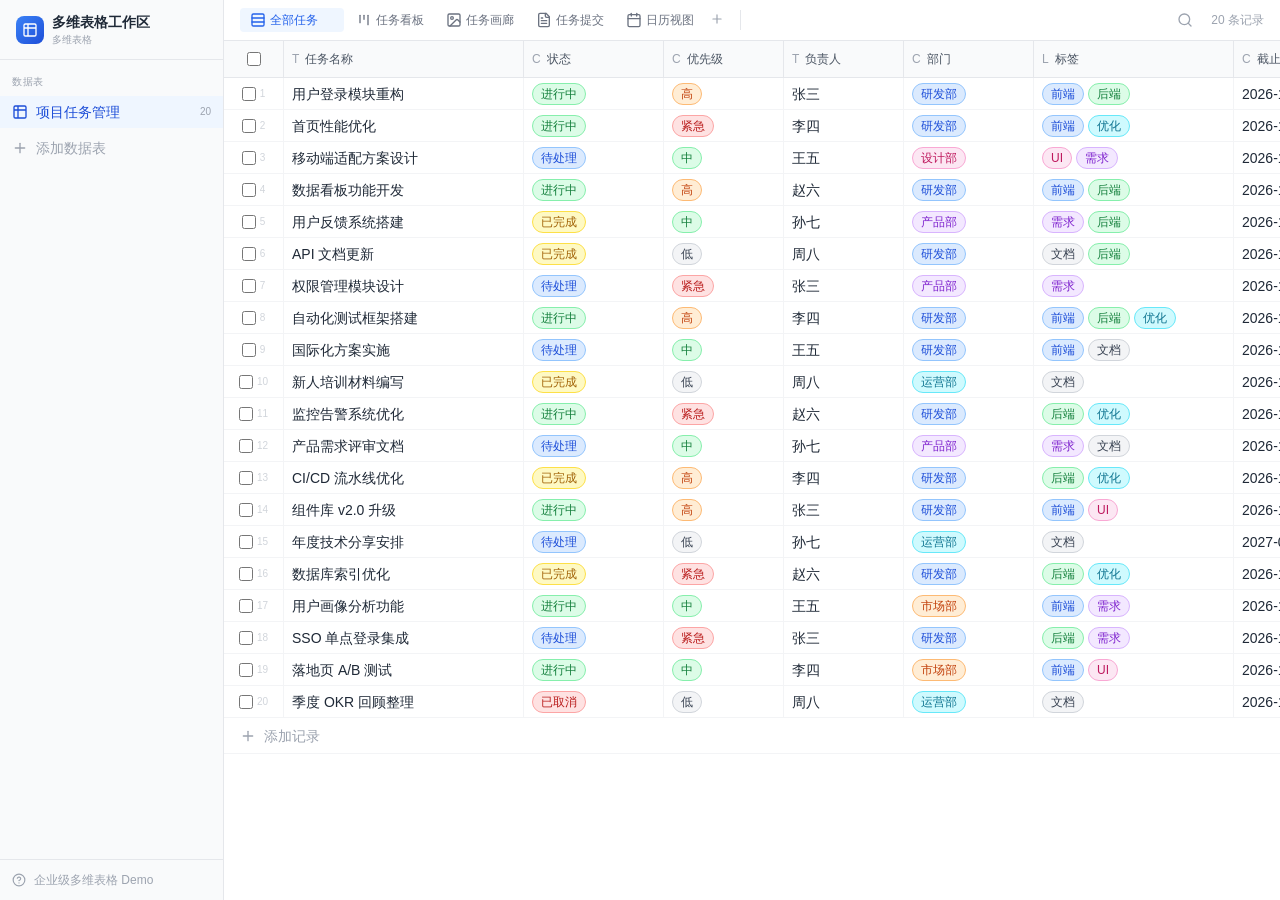
==== commit a59f524c: "init" ====
--- a/index.html
+++ b/index.html
@@ -1,68 +1,14 @@
 <!DOCTYPE html>
-<html lang="en-US">
+<html lang="zh-CN">
   <head>
-    <meta charset="utf-8">
-    <meta name="viewport" content="width=device-width,initial-scale=1">
-    <title>世博的vuepress | 世博</title>
-    <meta name="description" content="除了加油还能打气">
-    
-    
-    <link rel="preload" href="/assets/css/0.styles.5afe0f78.css" as="style"><link rel="preload" href="/assets/js/app.bc01392b.js" as="script"><link rel="preload" href="/assets/js/2.742b60b1.js" as="script"><link rel="preload" href="/assets/js/6.9365e497.js" as="script"><link rel="prefetch" href="/assets/js/10.396d3753.js"><link rel="prefetch" href="/assets/js/11.2e22697e.js"><link rel="prefetch" href="/assets/js/12.4150aeba.js"><link rel="prefetch" href="/assets/js/13.6fee8034.js"><link rel="prefetch" href="/assets/js/3.0344f41c.js"><link rel="prefetch" href="/assets/js/4.db067ab2.js"><link rel="prefetch" href="/assets/js/5.89be8084.js"><link rel="prefetch" href="/assets/js/7.058c9a46.js"><link rel="prefetch" href="/assets/js/8.705a4c51.js"><link rel="prefetch" href="/assets/js/9.5db76575.js">
-    <link rel="stylesheet" href="/assets/css/0.styles.5afe0f78.css">
+    <meta charset="UTF-8" />
+    <link rel="icon" type="image/svg+xml" href="/favicon.svg" />
+    <meta name="viewport" content="width=device-width, initial-scale=1.0" />
+    <title>多维表格 - 企业级数据管理平台</title>
+    <script type="module" crossorigin src="/assets/index-DxPoujuV.js"></script>
+    <link rel="stylesheet" crossorigin href="/assets/index-_rJ8Efur.css">
   </head>
   <body>
-    <div id="app" data-server-rendered="true"><div class="theme-container"><header class="navbar"><div class="sidebar-button"><svg xmlns="http://www.w3.org/2000/svg" aria-hidden="true" role="img" viewBox="0 0 448 512" class="icon"><path fill="currentColor" d="M436 124H12c-6.627 0-12-5.373-12-12V80c0-6.627 5.373-12 12-12h424c6.627 0 12 5.373 12 12v32c0 6.627-5.373 12-12 12zm0 160H12c-6.627 0-12-5.373-12-12v-32c0-6.627 5.373-12 12-12h424c6.627 0 12 5.373 12 12v32c0 6.627-5.373 12-12 12zm0 160H12c-6.627 0-12-5.373-12-12v-32c0-6.627 5.373-12 12-12h424c6.627 0 12 5.373 12 12v32c0 6.627-5.373 12-12 12z"></path></svg></div> <a href="/" class="home-link router-link-exact-active router-link-active"><!----> <span class="site-name">世博</span></a> <div class="links"><div class="search-box"><input aria-label="Search" autocomplete="off" spellcheck="false" value=""> <!----></div> <nav class="nav-links can-hide"><div class="nav-item"><a href="/" class="nav-link router-link-exact-active router-link-active">home</a></div><div class="nav-item"><a href="/js/" class="nav-link">js</a></div><div class="nav-item"><a href="/java/" class="nav-link">java</a></div><div class="nav-item"><a href="/python/" class="nav-link">python</a></div><div class="nav-item"><div class="dropdown-wrapper"><a class="dropdown-title"><span class="title">select</span> <span class="arrow right"></span></a> <ul class="nav-dropdown" style="display:none;"><li class="dropdown-item"><!----> <a href="/select/select1.html" class="nav-link">select1</a></li><li class="dropdown-item"><!----> <a href="/select/select2.html" class="nav-link">select2</a></li></ul></div></div><div class="nav-item"><a href="http://liuyukuai.github.io" target="_blank" rel="noopener noreferrer" class="nav-link external">
-  GitHub
-  <svg xmlns="http://www.w3.org/2000/svg" aria-hidden="true" x="0px" y="0px" viewBox="0 0 100 100" width="15" height="15" class="icon outbound"><path fill="currentColor" d="M18.8,85.1h56l0,0c2.2,0,4-1.8,4-4v-32h-8v28h-48v-48h28v-8h-32l0,0c-2.2,0-4,1.8-4,4v56C14.8,83.3,16.6,85.1,18.8,85.1z"></path> <polygon fill="currentColor" points="45.7,48.7 51.3,54.3 77.2,28.5 77.2,37.2 85.2,37.2 85.2,14.9 62.8,14.9 62.8,22.9 71.5,22.9"></polygon></svg></a></div> <!----></nav></div></header> <div class="sidebar-mask"></div> <aside class="sidebar"><nav class="nav-links"><div class="nav-item"><a href="/" class="nav-link router-link-exact-active router-link-active">home</a></div><div class="nav-item"><a href="/js/" class="nav-link">js</a></div><div class="nav-item"><a href="/java/" class="nav-link">java</a></div><div class="nav-item"><a href="/python/" class="nav-link">python</a></div><div class="nav-item"><div class="dropdown-wrapper"><a class="dropdown-title"><span class="title">select</span> <span class="arrow right"></span></a> <ul class="nav-dropdown" style="display:none;"><li class="dropdown-item"><!----> <a href="/select/select1.html" class="nav-link">select1</a></li><li class="dropdown-item"><!----> <a href="/select/select2.html" class="nav-link">select2</a></li></ul></div></div><div class="nav-item"><a href="http://liuyukuai.github.io" target="_blank" rel="noopener noreferrer" class="nav-link external">
-  GitHub
-  <svg xmlns="http://www.w3.org/2000/svg" aria-hidden="true" x="0px" y="0px" viewBox="0 0 100 100" width="15" height="15" class="icon outbound"><path fill="currentColor" d="M18.8,85.1h56l0,0c2.2,0,4-1.8,4-4v-32h-8v28h-48v-48h28v-8h-32l0,0c-2.2,0-4,1.8-4,4v56C14.8,83.3,16.6,85.1,18.8,85.1z"></path> <polygon fill="currentColor" points="45.7,48.7 51.3,54.3 77.2,28.5 77.2,37.2 85.2,37.2 85.2,14.9 62.8,14.9 62.8,22.9 71.5,22.9"></polygon></svg></a></div> <!----></nav>  <ul class="sidebar-links"><li><section class="sidebar-group depth-0"><p class="sidebar-heading open"><span>js</span> <!----></p> <ul class="sidebar-links sidebar-group-items"><li><a href="/basic/js/" class="sidebar-link">修改js一级目录</a></li><li><a href="/basic/js/js1入门.html" class="sidebar-link">js1入门</a></li><li><a href="/basic/js/js2入门.html" class="sidebar-link">js2入门</a></li></ul></section></li><li><section class="sidebar-group depth-0"><p class="sidebar-heading"><span>python</span> <!----></p> <ul class="sidebar-links sidebar-group-items"><li><a href="/basic/python/" class="sidebar-link">pythone</a></li><li><a href="/basic/python/python1.html" class="sidebar-link">python1</a></li><li><a href="/basic/python/python2.html" class="sidebar-link">python2</a></li></ul></section></li></ul> </aside> <main class="page"> <div class="theme-default-content content__default"><h1 id="世博的vuepress"><a href="#世博的vuepress" aria-hidden="true" class="header-anchor">#</a> 世博的vuepress</h1> <p><img src="https://timgsa.baidu.com/timg?image&amp;quality=80&amp;size=b9999_10000&amp;sec=1565322029162&amp;di=a33aa46604ba5d1c8e22e6cddde8e495&amp;imgtype=0&amp;src=http%3A%2F%2Fd2jq2hx2dbkw6t.cloudfront.net%2F662%2Fvue-press-feed-generator.jpg" alt="vuepree"></p> <h2 id="markdown怎么使用"><a href="#markdown怎么使用" aria-hidden="true" class="header-anchor">#</a> MarkDown怎么使用</h2> <p>总结一下markdown语法的几大部分<br> <strong>▸标题</strong><br> <strong>▸段落</strong><br> <strong>▸区块引用</strong><br> <strong>▸代码区块</strong><br> <strong>▸强调</strong><br> <strong>▸列表</strong><br> <strong>▸分割线</strong><br> <strong>▸链接</strong><br> <strong>▸图片</strong><br> <strong>▸反斜杠</strong><br> <strong>▸符号</strong><br> <strong>▸表格</strong><br> <strong>▸流程图</strong></p> <blockquote><p><font color="#000" size="4" face="微软雅黑">标题</font></p></blockquote> <p>这个其实挺简单，就是h1~h6 就是#号的个数</p> <div class="language- extra-class"><pre class="language-text"><code>  # 一级标题 h1  
-  ## 二级标题 h2  
-  ### 三级标题 h3  
-  #### 四级标题 h4  
-  ##### 五级标题 h5  
-  ###### 六级标题 h6  
-</code></pre></div><blockquote><p><font color="#000" size="4" face="微软雅黑">段落</font></p></blockquote> <p>如何在文章中添加段落呢<br>
-只用在当前行最后添加(2个空格回车)
-这个好像没有办法显示出最直接的效果</p> <blockquote><p><font color="#000" size="4" face="微软雅黑">引用</font></p> <blockquote><p>引用子级</p> <blockquote><blockquote><blockquote><p>不知道多少级引用</p></blockquote></blockquote></blockquote></blockquote></blockquote> <p>就类似于上面这个“引用的效果” 关键字符&gt;(空格)标题</p> <div class="language- extra-class"><pre class="language-text"><code>  &gt; 引用
-  &gt;&gt; 引用子级
-  &gt;&gt;&gt;&gt;&gt;&gt;&gt; 不知道多少级引用（因为可以无限嵌套，所有就没有必要一一列举）
-</code></pre></div><blockquote><p><font color="#000" size="4" face="微软雅黑">代码区块</font></p></blockquote> <p>这个就是几个特殊字符。</p> <div class="language- extra-class"><pre class="language-text"><code>  (```)
-    中间就是代码块，(引用的时候去掉小括号，这里写是为了转义，要不然就相当于结束符了)
-  (```)
-</code></pre></div><blockquote><p><font color="#000" size="4" face="微软雅黑">强调</font></p></blockquote> <div class="language- extra-class"><pre class="language-text"><code>**这是加粗的文字**
-*这是倾斜的文字*`
-***这是斜体加粗的文字***
-~~这是加删除线的文字~~
-怎么添加颜色呢。
-&lt;font color=#090 size=4 face=&quot;微软雅黑&quot;&gt;这是加粗的微软雅黑&lt;/font&gt;
-</code></pre></div><p>效果如下<br> <strong><font color="#090" size="4" face="微软雅黑">这是加粗的微软雅黑</font></strong><br> <em><font color="#900" size="4" face="黑体">这是倾斜的黑体</font></em><br> <em><strong><font color="#009" size="4" face="宋体">这是斜体加粗的宋体</font></strong></em><br> <s>这是加删除线的文字</s></p> <h3 id="还有什么没解释呢。"><a href="#还有什么没解释呢。" aria-hidden="true" class="header-anchor">#</a> 还有什么没解释呢。</h3> <p>就是一些结构上的内容，上述的都是文本内容</p> <blockquote><p><font color="#000" size="4" face="微软雅黑">列表</font>
-使用<code>+</code>,<code>-</code>标记无序列表</p></blockquote> <div class="language- extra-class"><pre class="language-text"><code>- 无序列表1
-+ 无序列表2
-- 无序列表3
-</code></pre></div><ul><li>无序列表1</li> <li>无序列表1</li> <li>无序列表3</li></ul> <p>有序列表就是<code>1.</code></p> <div class="language- extra-class"><pre class="language-text"><code>1. 有序列表1
-2. 有序列表1
-3. 有序列表3
-</code></pre></div><ol><li>有序列表1</li> <li>有序列表1</li> <li>有序列表3</li></ol> <blockquote><blockquote><p><font color="#000" size="4" face="微软雅黑">列表嵌套</font>
-列表嵌套的规则是第三级前面必须是3个空格</p></blockquote></blockquote> <ul><li>无序列表1
-<ol><li>有序列表1</li> <li>有序列表2</li> <li>有序列表3</li></ol></li></ul> <ul><li>无序列表2
-<ul><li>无序列表1</li> <li>无序列表2</li> <li>无序列表3</li></ul></li></ul> <ol><li>有序列表1
-<ol><li>有序列表1</li> <li>有序列表1</li> <li>有序列表3</li></ol></li></ol> <h2 id="插入内容"><a href="#插入内容" aria-hidden="true" class="header-anchor">#</a> 插入内容</h2> <blockquote><p><font color="#000" size="4" face="微软雅黑">分割线
-三个或者三个以上的<code>-</code>,<code>*</code>都可以，文字下面添加分割线会自动生成锚点</font></p></blockquote> <div class="language- extra-class"><pre class="language-text"><code>---
-----
-***
-*****
-</code></pre></div><h2 id="下面有很多分割线哦效果如下："><a href="#下面有很多分割线哦效果如下：" aria-hidden="true" class="header-anchor">#</a> <font color="#000" size="6" face="微软雅黑">下面有很多分割线哦</font><br>
-效果如下：</h2> <hr> <hr> <hr> <blockquote><p><font color="#000" size="4" face="微软雅黑">超链接</font></p></blockquote> <div class="language- extra-class"><pre class="language-text"><code>[名字](地址)
-如下
-[百度](http://www.baidu.com)
-</code></pre></div><p><a href="http://www.baidu.com" target="_blank" rel="noopener noreferrer">百度<svg xmlns="http://www.w3.org/2000/svg" aria-hidden="true" x="0px" y="0px" viewBox="0 0 100 100" width="15" height="15" class="icon outbound"><path fill="currentColor" d="M18.8,85.1h56l0,0c2.2,0,4-1.8,4-4v-32h-8v28h-48v-48h28v-8h-32l0,0c-2.2,0-4,1.8-4,4v56C14.8,83.3,16.6,85.1,18.8,85.1z"></path> <polygon fill="currentColor" points="45.7,48.7 51.3,54.3 77.2,28.5 77.2,37.2 85.2,37.2 85.2,14.9 62.8,14.9 62.8,22.9 71.5,22.9"></polygon></svg></a></p> <blockquote><p><font color="#000" size="4" face="微软雅黑">图片</font></p></blockquote> <p><font color="red" size="4" face="微软雅黑">仅仅仅仅多了一个!（感叹号）</font></p> <div class="language- extra-class"><pre class="language-text"><code>![这个其实没啥用](地址 图片鼠标滑上去的字)
-如下
-![傲娇1](https://timgsa.baidu.com/timg?image&amp;quality=80&amp;size=b9999_10000&amp;sec=1565325119991&amp;di=63eee3f0a2a045f9c31278822992dca6&amp;imgtype=0&amp;src=http%3A%2F%2Fbpic.588ku.com%2Felement_origin_min_pic%2F17%2F11%2F29%2Fcc56af89837d0f433b69116248294c48.jpg &quot;傲娇&quot;)
-</code></pre></div><p><img src="https://timgsa.baidu.com/timg?image&amp;quality=80&amp;size=b9999_10000&amp;sec=1565325119991&amp;di=63eee3f0a2a045f9c31278822992dca6&amp;imgtype=0&amp;src=http%3A%2F%2Fbpic.588ku.com%2Felement_origin_min_pic%2F17%2F11%2F29%2Fcc56af89837d0f433b69116248294c48.jpg" alt="这个其实没啥用" title="傲娇"></p> <blockquote><p><font color="#000" size="4" face="微软雅黑">表格</font></p></blockquote> <div class="language- extra-class"><pre class="language-text"><code>表头|表头|表头
----|:--:|---:
-内容|内容|内容
-内容|内容|内容
-</code></pre></div><table><thead><tr><th>小军</th> <th style="text-align:center;">小为</th> <th style="text-align:right;">小洁</th> <th style="text-align:right;">小雯</th></tr></thead> <tbody><tr><td>已婚</td> <td style="text-align:center;">未婚</td> <td style="text-align:right;">未婚</td> <td style="text-align:right;">未婚</td></tr> <tr><td>已孩</td> <td style="text-align:center;">未孩</td> <td style="text-align:right;">未孩</td> <td style="text-align:right;">未孩</td></tr></tbody></table></div> <footer class="page-edit"><!----> <!----></footer> <!----> </main></div><div class="global-ui"></div></div>
-    <script src="/assets/js/app.bc01392b.js" defer></script><script src="/assets/js/2.742b60b1.js" defer></script><script src="/assets/js/6.9365e497.js" defer></script>
+    <div id="root"></div>
   </body>
 </html>
--- a/assets/index-_rJ8Efur.css
+++ b/assets/index-_rJ8Efur.css
@@ -0,0 +1 @@
+*,:before,:after{--tw-border-spacing-x: 0;--tw-border-spacing-y: 0;--tw-translate-x: 0;--tw-translate-y: 0;--tw-rotate: 0;--tw-skew-x: 0;--tw-skew-y: 0;--tw-scale-x: 1;--tw-scale-y: 1;--tw-pan-x: ;--tw-pan-y: ;--tw-pinch-zoom: ;--tw-scroll-snap-strictness: proximity;--tw-gradient-from-position: ;--tw-gradient-via-position: ;--tw-gradient-to-position: ;--tw-ordinal: ;--tw-slashed-zero: ;--tw-numeric-figure: ;--tw-numeric-spacing: ;--tw-numeric-fraction: ;--tw-ring-inset: ;--tw-ring-offset-width: 0px;--tw-ring-offset-color: #fff;--tw-ring-color: rgb(59 130 246 / .5);--tw-ring-offset-shadow: 0 0 #0000;--tw-ring-shadow: 0 0 #0000;--tw-shadow: 0 0 #0000;--tw-shadow-colored: 0 0 #0000;--tw-blur: ;--tw-brightness: ;--tw-contrast: ;--tw-grayscale: ;--tw-hue-rotate: ;--tw-invert: ;--tw-saturate: ;--tw-sepia: ;--tw-drop-shadow: ;--tw-backdrop-blur: ;--tw-backdrop-brightness: ;--tw-backdrop-contrast: ;--tw-backdrop-grayscale: ;--tw-backdrop-hue-rotate: ;--tw-backdrop-invert: ;--tw-backdrop-opacity: ;--tw-backdrop-saturate: ;--tw-backdrop-sepia: ;--tw-contain-size: ;--tw-contain-layout: ;--tw-contain-paint: ;--tw-contain-style: }::backdrop{--tw-border-spacing-x: 0;--tw-border-spacing-y: 0;--tw-translate-x: 0;--tw-translate-y: 0;--tw-rotate: 0;--tw-skew-x: 0;--tw-skew-y: 0;--tw-scale-x: 1;--tw-scale-y: 1;--tw-pan-x: ;--tw-pan-y: ;--tw-pinch-zoom: ;--tw-scroll-snap-strictness: proximity;--tw-gradient-from-position: ;--tw-gradient-via-position: ;--tw-gradient-to-position: ;--tw-ordinal: ;--tw-slashed-zero: ;--tw-numeric-figure: ;--tw-numeric-spacing: ;--tw-numeric-fraction: ;--tw-ring-inset: ;--tw-ring-offset-width: 0px;--tw-ring-offset-color: #fff;--tw-ring-color: rgb(59 130 246 / .5);--tw-ring-offset-shadow: 0 0 #0000;--tw-ring-shadow: 0 0 #0000;--tw-shadow: 0 0 #0000;--tw-shadow-colored: 0 0 #0000;--tw-blur: ;--tw-brightness: ;--tw-contrast: ;--tw-grayscale: ;--tw-hue-rotate: ;--tw-invert: ;--tw-saturate: ;--tw-sepia: ;--tw-drop-shadow: ;--tw-backdrop-blur: ;--tw-backdrop-brightness: ;--tw-backdrop-contrast: ;--tw-backdrop-grayscale: ;--tw-backdrop-hue-rotate: ;--tw-backdrop-invert: ;--tw-backdrop-opacity: ;--tw-backdrop-saturate: ;--tw-backdrop-sepia: ;--tw-contain-size: ;--tw-contain-layout: ;--tw-contain-paint: ;--tw-contain-style: }*,:before,:after{box-sizing:border-box;border-width:0;border-style:solid;border-color:#e5e7eb}:before,:after{--tw-content: ""}html,:host{line-height:1.5;-webkit-text-size-adjust:100%;-moz-tab-size:4;-o-tab-size:4;tab-size:4;font-family:ui-sans-serif,system-ui,sans-serif,"Apple Color Emoji","Segoe UI Emoji",Segoe UI Symbol,"Noto Color Emoji";font-feature-settings:normal;font-variation-settings:normal;-webkit-tap-highlight-color:transparent}body{margin:0;line-height:inherit}hr{height:0;color:inherit;border-top-width:1px}abbr:where([title]){-webkit-text-decoration:underline dotted;text-decoration:underline dotted}h1,h2,h3,h4,h5,h6{font-size:inherit;font-weight:inherit}a{color:inherit;text-decoration:inherit}b,strong{font-weight:bolder}code,kbd,samp,pre{font-family:ui-monospace,SFMono-Regular,Menlo,Monaco,Consolas,Liberation Mono,Courier New,monospace;font-feature-settings:normal;font-variation-settings:normal;font-size:1em}small{font-size:80%}sub,sup{font-size:75%;line-height:0;position:relative;vertical-align:baseline}sub{bottom:-.25em}sup{top:-.5em}table{text-indent:0;border-color:inherit;border-collapse:collapse}button,input,optgroup,select,textarea{font-family:inherit;font-feature-settings:inherit;font-variation-settings:inherit;font-size:100%;font-weight:inherit;line-height:inherit;letter-spacing:inherit;color:inherit;margin:0;padding:0}button,select{text-transform:none}button,input:where([type=button]),input:where([type=reset]),input:where([type=submit]){-webkit-appearance:button;background-color:transparent;background-image:none}:-moz-focusring{outline:auto}:-moz-ui-invalid{box-shadow:none}progress{vertical-align:baseline}::-webkit-inner-spin-button,::-webkit-outer-spin-button{height:auto}[type=search]{-webkit-appearance:textfield;outline-offset:-2px}::-webkit-search-decoration{-webkit-appearance:none}::-webkit-file-upload-button{-webkit-appearance:button;font:inherit}summary{display:list-item}blockquote,dl,dd,h1,h2,h3,h4,h5,h6,hr,figure,p,pre{margin:0}fieldset{margin:0;padding:0}legend{padding:0}ol,ul,menu{list-style:none;margin:0;padding:0}dialog{padding:0}textarea{resize:vertical}input::-moz-placeholder,textarea::-moz-placeholder{opacity:1;color:#9ca3af}input::placeholder,textarea::placeholder{opacity:1;color:#9ca3af}button,[role=button]{cursor:pointer}:disabled{cursor:default}img,svg,video,canvas,audio,iframe,embed,object{display:block;vertical-align:middle}img,video{max-width:100%;height:auto}[hidden]:where(:not([hidden=until-found])){display:none}*{margin:0;padding:0;box-sizing:border-box}html,body,#root{height:100%;width:100%;overflow:hidden}body{font-family:-apple-system,BlinkMacSystemFont,Segoe UI,Roboto,Helvetica Neue,Arial,Noto Sans,sans-serif;-webkit-font-smoothing:antialiased;-moz-osx-font-smoothing:grayscale;color:#1f2937;background:#fff}::-webkit-scrollbar{width:6px;height:6px}::-webkit-scrollbar-track{background:transparent}::-webkit-scrollbar-thumb{background:#d1d5db;border-radius:3px}::-webkit-scrollbar-thumb:hover{background:#9ca3af}input[type=number]::-webkit-inner-spin-button,input[type=number]::-webkit-outer-spin-button{-webkit-appearance:none;margin:0}input[type=number]{-moz-appearance:textfield}.fixed{position:fixed}.absolute{position:absolute}.relative{position:relative}.sticky{position:sticky}.inset-0{top:0;right:0;bottom:0;left:0}.bottom-0{bottom:0}.left-0{left:0}.left-20{left:5rem}.left-32{left:8rem}.left-44{left:11rem}.right-0{right:0}.right-20{right:5rem}.top-0{top:0}.top-full{top:100%}.z-10{z-index:10}.z-20{z-index:20}.z-30{z-index:30}.z-40{z-index:40}.z-50{z-index:50}.mx-2{margin-left:.5rem;margin-right:.5rem}.mx-auto{margin-left:auto;margin-right:auto}.my-1{margin-top:.25rem;margin-bottom:.25rem}.mb-1{margin-bottom:.25rem}.mb-2{margin-bottom:.5rem}.mb-3{margin-bottom:.75rem}.mb-4{margin-bottom:1rem}.mb-8{margin-bottom:2rem}.ml-2{margin-left:.5rem}.ml-auto{margin-left:auto}.mt-1{margin-top:.25rem}.mt-4{margin-top:1rem}.flex{display:flex}.inline-flex{display:inline-flex}.table{display:table}.grid{display:grid}.hidden{display:none}.h-1\.5{height:.375rem}.h-16{height:4rem}.h-2{height:.5rem}.h-3{height:.75rem}.h-3\.5{height:.875rem}.h-4{height:1rem}.h-5{height:1.25rem}.h-6{height:1.5rem}.h-7{height:1.75rem}.h-8{height:2rem}.h-9{height:2.25rem}.h-full{height:100%}.h-px{height:1px}.h-screen{height:100vh}.max-h-48{max-height:12rem}.min-h-0{min-height:0px}.min-h-\[100px\]{min-height:100px}.min-h-\[160px\]{min-height:160px}.min-h-\[32px\]{min-height:32px}.min-h-\[40px\]{min-height:40px}.w-1{width:.25rem}.w-10{width:2.5rem}.w-12{width:3rem}.w-16{width:4rem}.w-20{width:5rem}.w-24{width:6rem}.w-28{width:7rem}.w-3{width:.75rem}.w-3\.5{width:.875rem}.w-32{width:8rem}.w-36{width:9rem}.w-4{width:1rem}.w-40{width:10rem}.w-48{width:12rem}.w-5{width:1.25rem}.w-56{width:14rem}.w-6{width:1.5rem}.w-7{width:1.75rem}.w-8{width:2rem}.w-\[280px\]{width:280px}.w-\[320px\]{width:320px}.w-\[360px\]{width:360px}.w-\[40px\]{width:40px}.w-\[480px\]{width:480px}.w-\[560px\]{width:560px}.w-\[60px\]{width:60px}.w-full{width:100%}.w-px{width:1px}.min-w-0{min-width:0px}.min-w-\[160px\]{min-width:160px}.min-w-\[280px\]{min-width:280px}.min-w-\[40px\]{min-width:40px}.min-w-\[60px\]{min-width:60px}.min-w-max{min-width:-moz-max-content;min-width:max-content}.max-w-2xl{max-width:42rem}.max-w-\[80px\]{max-width:80px}.max-w-full{max-width:100%}.flex-1{flex:1 1 0%}.flex-shrink-0{flex-shrink:0}.cursor-col-resize{cursor:col-resize}.cursor-default{cursor:default}.cursor-pointer{cursor:pointer}.select-none{-webkit-user-select:none;-moz-user-select:none;user-select:none}.grid-cols-1{grid-template-columns:repeat(1,minmax(0,1fr))}.grid-cols-7{grid-template-columns:repeat(7,minmax(0,1fr))}.flex-col{flex-direction:column}.flex-wrap{flex-wrap:wrap}.items-start{align-items:flex-start}.items-center{align-items:center}.justify-end{justify-content:flex-end}.justify-center{justify-content:center}.justify-between{justify-content:space-between}.gap-0\.5{gap:.125rem}.gap-1{gap:.25rem}.gap-1\.5{gap:.375rem}.gap-2{gap:.5rem}.gap-3{gap:.75rem}.gap-4{gap:1rem}.space-y-0\.5>:not([hidden])~:not([hidden]){--tw-space-y-reverse: 0;margin-top:calc(.125rem * calc(1 - var(--tw-space-y-reverse)));margin-bottom:calc(.125rem * var(--tw-space-y-reverse))}.space-y-1>:not([hidden])~:not([hidden]){--tw-space-y-reverse: 0;margin-top:calc(.25rem * calc(1 - var(--tw-space-y-reverse)));margin-bottom:calc(.25rem * var(--tw-space-y-reverse))}.space-y-1\.5>:not([hidden])~:not([hidden]){--tw-space-y-reverse: 0;margin-top:calc(.375rem * calc(1 - var(--tw-space-y-reverse)));margin-bottom:calc(.375rem * var(--tw-space-y-reverse))}.space-y-2>:not([hidden])~:not([hidden]){--tw-space-y-reverse: 0;margin-top:calc(.5rem * calc(1 - var(--tw-space-y-reverse)));margin-bottom:calc(.5rem * var(--tw-space-y-reverse))}.space-y-4>:not([hidden])~:not([hidden]){--tw-space-y-reverse: 0;margin-top:calc(1rem * calc(1 - var(--tw-space-y-reverse)));margin-bottom:calc(1rem * var(--tw-space-y-reverse))}.space-y-6>:not([hidden])~:not([hidden]){--tw-space-y-reverse: 0;margin-top:calc(1.5rem * calc(1 - var(--tw-space-y-reverse)));margin-bottom:calc(1.5rem * var(--tw-space-y-reverse))}.overflow-auto{overflow:auto}.overflow-hidden{overflow:hidden}.overflow-x-auto{overflow-x:auto}.overflow-y-auto{overflow-y:auto}.truncate{overflow:hidden;text-overflow:ellipsis;white-space:nowrap}.whitespace-nowrap{white-space:nowrap}.rounded{border-radius:.25rem}.rounded-full{border-radius:9999px}.rounded-lg{border-radius:.5rem}.rounded-xl{border-radius:.75rem}.border{border-width:1px}.border-2{border-width:2px}.border-b{border-bottom-width:1px}.border-l{border-left-width:1px}.border-r{border-right-width:1px}.border-t{border-top-width:1px}.border-dashed{border-style:dashed}.border-gray-100{--tw-border-opacity: 1;border-color:rgb(243 244 246 / var(--tw-border-opacity, 1))}.border-gray-200{--tw-border-opacity: 1;border-color:rgb(229 231 235 / var(--tw-border-opacity, 1))}.border-gray-300{--tw-border-opacity: 1;border-color:rgb(209 213 219 / var(--tw-border-opacity, 1))}.border-primary-500{--tw-border-opacity: 1;border-color:rgb(59 130 246 / var(--tw-border-opacity, 1))}.bg-black\/20{background-color:#0003}.bg-gray-100{--tw-bg-opacity: 1;background-color:rgb(243 244 246 / var(--tw-bg-opacity, 1))}.bg-gray-200{--tw-bg-opacity: 1;background-color:rgb(229 231 235 / var(--tw-bg-opacity, 1))}.bg-gray-50{--tw-bg-opacity: 1;background-color:rgb(249 250 251 / var(--tw-bg-opacity, 1))}.bg-gray-50\/50{background-color:#f9fafb80}.bg-green-100{--tw-bg-opacity: 1;background-color:rgb(220 252 231 / var(--tw-bg-opacity, 1))}.bg-primary-50{--tw-bg-opacity: 1;background-color:rgb(239 246 255 / var(--tw-bg-opacity, 1))}.bg-primary-50\/50{background-color:#eff6ff80}.bg-primary-500{--tw-bg-opacity: 1;background-color:rgb(59 130 246 / var(--tw-bg-opacity, 1))}.bg-transparent{background-color:transparent}.bg-white{--tw-bg-opacity: 1;background-color:rgb(255 255 255 / var(--tw-bg-opacity, 1))}.bg-gradient-to-br{background-image:linear-gradient(to bottom right,var(--tw-gradient-stops))}.bg-gradient-to-r{background-image:linear-gradient(to right,var(--tw-gradient-stops))}.from-primary-400{--tw-gradient-from: #60a5fa var(--tw-gradient-from-position);--tw-gradient-to: rgb(96 165 250 / 0) var(--tw-gradient-to-position);--tw-gradient-stops: var(--tw-gradient-from), var(--tw-gradient-to)}.from-primary-500{--tw-gradient-from: #3b82f6 var(--tw-gradient-from-position);--tw-gradient-to: rgb(59 130 246 / 0) var(--tw-gradient-to-position);--tw-gradient-stops: var(--tw-gradient-from), var(--tw-gradient-to)}.to-primary-600{--tw-gradient-to: #2563eb var(--tw-gradient-to-position)}.to-primary-700{--tw-gradient-to: #1d4ed8 var(--tw-gradient-to-position)}.fill-amber-400{fill:#fbbf24}.p-1{padding:.25rem}.p-1\.5{padding:.375rem}.p-2{padding:.5rem}.p-3{padding:.75rem}.p-4{padding:1rem}.p-6{padding:1.5rem}.\!px-0{padding-left:0!important;padding-right:0!important}.px-1\.5{padding-left:.375rem;padding-right:.375rem}.px-2{padding-left:.5rem;padding-right:.5rem}.px-2\.5{padding-left:.625rem;padding-right:.625rem}.px-3{padding-left:.75rem;padding-right:.75rem}.px-4{padding-left:1rem;padding-right:1rem}.px-6{padding-left:1.5rem;padding-right:1.5rem}.py-0\.5{padding-top:.125rem;padding-bottom:.125rem}.py-1{padding-top:.25rem;padding-bottom:.25rem}.py-1\.5{padding-top:.375rem;padding-bottom:.375rem}.py-2{padding-top:.5rem;padding-bottom:.5rem}.py-2\.5{padding-top:.625rem;padding-bottom:.625rem}.py-3{padding-top:.75rem;padding-bottom:.75rem}.py-4{padding-top:1rem;padding-bottom:1rem}.py-8{padding-top:2rem;padding-bottom:2rem}.pt-0\.5{padding-top:.125rem}.pt-1\.5{padding-top:.375rem}.pt-4{padding-top:1rem}.text-left{text-align:left}.text-center{text-align:center}.text-right{text-align:right}.font-mono{font-family:ui-monospace,SFMono-Regular,Menlo,Monaco,Consolas,Liberation Mono,Courier New,monospace}.\!text-xs{font-size:.75rem!important;line-height:1rem!important}.text-2xl{font-size:1.5rem;line-height:2rem}.text-\[10px\]{font-size:10px}.text-\[11px\]{font-size:11px}.text-lg{font-size:1.125rem;line-height:1.75rem}.text-sm{font-size:.875rem;line-height:1.25rem}.text-xl{font-size:1.25rem;line-height:1.75rem}.text-xs{font-size:.75rem;line-height:1rem}.font-bold{font-weight:700}.font-medium{font-weight:500}.font-semibold{font-weight:600}.uppercase{text-transform:uppercase}.tracking-wider{letter-spacing:.05em}.text-amber-400{--tw-text-opacity: 1;color:rgb(251 191 36 / var(--tw-text-opacity, 1))}.text-gray-200{--tw-text-opacity: 1;color:rgb(229 231 235 / var(--tw-text-opacity, 1))}.text-gray-300{--tw-text-opacity: 1;color:rgb(209 213 219 / var(--tw-text-opacity, 1))}.text-gray-400{--tw-text-opacity: 1;color:rgb(156 163 175 / var(--tw-text-opacity, 1))}.text-gray-500{--tw-text-opacity: 1;color:rgb(107 114 128 / var(--tw-text-opacity, 1))}.text-gray-600{--tw-text-opacity: 1;color:rgb(75 85 99 / var(--tw-text-opacity, 1))}.text-gray-700{--tw-text-opacity: 1;color:rgb(55 65 81 / var(--tw-text-opacity, 1))}.text-gray-800{--tw-text-opacity: 1;color:rgb(31 41 55 / var(--tw-text-opacity, 1))}.text-green-600{--tw-text-opacity: 1;color:rgb(22 163 74 / var(--tw-text-opacity, 1))}.text-primary-500{--tw-text-opacity: 1;color:rgb(59 130 246 / var(--tw-text-opacity, 1))}.text-primary-600{--tw-text-opacity: 1;color:rgb(37 99 235 / var(--tw-text-opacity, 1))}.text-primary-700{--tw-text-opacity: 1;color:rgb(29 78 216 / var(--tw-text-opacity, 1))}.text-red-500{--tw-text-opacity: 1;color:rgb(239 68 68 / var(--tw-text-opacity, 1))}.text-red-600{--tw-text-opacity: 1;color:rgb(220 38 38 / var(--tw-text-opacity, 1))}.text-white{--tw-text-opacity: 1;color:rgb(255 255 255 / var(--tw-text-opacity, 1))}.opacity-0{opacity:0}.opacity-70{opacity:.7}.shadow-2xl{--tw-shadow: 0 25px 50px -12px rgb(0 0 0 / .25);--tw-shadow-colored: 0 25px 50px -12px var(--tw-shadow-color);box-shadow:var(--tw-ring-offset-shadow, 0 0 #0000),var(--tw-ring-shadow, 0 0 #0000),var(--tw-shadow)}.shadow-lg{--tw-shadow: 0 10px 15px -3px rgb(0 0 0 / .1), 0 4px 6px -4px rgb(0 0 0 / .1);--tw-shadow-colored: 0 10px 15px -3px var(--tw-shadow-color), 0 4px 6px -4px var(--tw-shadow-color);box-shadow:var(--tw-ring-offset-shadow, 0 0 #0000),var(--tw-ring-shadow, 0 0 #0000),var(--tw-shadow)}.shadow-sm{--tw-shadow: 0 1px 2px 0 rgb(0 0 0 / .05);--tw-shadow-colored: 0 1px 2px 0 var(--tw-shadow-color);box-shadow:var(--tw-ring-offset-shadow, 0 0 #0000),var(--tw-ring-shadow, 0 0 #0000),var(--tw-shadow)}.outline-none{outline:2px solid transparent;outline-offset:2px}.ring-2{--tw-ring-offset-shadow: var(--tw-ring-inset) 0 0 0 var(--tw-ring-offset-width) var(--tw-ring-offset-color);--tw-ring-shadow: var(--tw-ring-inset) 0 0 0 calc(2px + var(--tw-ring-offset-width)) var(--tw-ring-color);box-shadow:var(--tw-ring-offset-shadow),var(--tw-ring-shadow),var(--tw-shadow, 0 0 #0000)}.ring-primary-300{--tw-ring-opacity: 1;--tw-ring-color: rgb(147 197 253 / var(--tw-ring-opacity, 1))}.ring-primary-500{--tw-ring-opacity: 1;--tw-ring-color: rgb(59 130 246 / var(--tw-ring-opacity, 1))}.filter{filter:var(--tw-blur) var(--tw-brightness) var(--tw-contrast) var(--tw-grayscale) var(--tw-hue-rotate) var(--tw-invert) var(--tw-saturate) var(--tw-sepia) var(--tw-drop-shadow)}.transition-all{transition-property:all;transition-timing-function:cubic-bezier(.4,0,.2,1);transition-duration:.15s}.transition-colors{transition-property:color,background-color,border-color,text-decoration-color,fill,stroke;transition-timing-function:cubic-bezier(.4,0,.2,1);transition-duration:.15s}.transition-opacity{transition-property:opacity;transition-timing-function:cubic-bezier(.4,0,.2,1);transition-duration:.15s}.transition-shadow{transition-property:box-shadow;transition-timing-function:cubic-bezier(.4,0,.2,1);transition-duration:.15s}.hover\:-translate-y-0\.5:hover{--tw-translate-y: -.125rem;transform:translate(var(--tw-translate-x),var(--tw-translate-y)) rotate(var(--tw-rotate)) skew(var(--tw-skew-x)) skewY(var(--tw-skew-y)) scaleX(var(--tw-scale-x)) scaleY(var(--tw-scale-y))}.hover\:border-primary-300:hover{--tw-border-opacity: 1;border-color:rgb(147 197 253 / var(--tw-border-opacity, 1))}.hover\:bg-blue-50\/30:hover{background-color:#eff6ff4d}.hover\:bg-gray-100:hover{--tw-bg-opacity: 1;background-color:rgb(243 244 246 / var(--tw-bg-opacity, 1))}.hover\:bg-gray-50:hover{--tw-bg-opacity: 1;background-color:rgb(249 250 251 / var(--tw-bg-opacity, 1))}.hover\:bg-primary-100:hover{--tw-bg-opacity: 1;background-color:rgb(219 234 254 / var(--tw-bg-opacity, 1))}.hover\:bg-primary-400:hover{--tw-bg-opacity: 1;background-color:rgb(96 165 250 / var(--tw-bg-opacity, 1))}.hover\:bg-primary-50:hover{--tw-bg-opacity: 1;background-color:rgb(239 246 255 / var(--tw-bg-opacity, 1))}.hover\:bg-primary-50\/30:hover{background-color:#eff6ff4d}.hover\:bg-primary-600:hover{--tw-bg-opacity: 1;background-color:rgb(37 99 235 / var(--tw-bg-opacity, 1))}.hover\:bg-red-50:hover{--tw-bg-opacity: 1;background-color:rgb(254 242 242 / var(--tw-bg-opacity, 1))}.hover\:text-amber-200:hover{--tw-text-opacity: 1;color:rgb(253 230 138 / var(--tw-text-opacity, 1))}.hover\:text-gray-600:hover{--tw-text-opacity: 1;color:rgb(75 85 99 / var(--tw-text-opacity, 1))}.hover\:text-primary-700:hover{--tw-text-opacity: 1;color:rgb(29 78 216 / var(--tw-text-opacity, 1))}.hover\:text-red-500:hover{--tw-text-opacity: 1;color:rgb(239 68 68 / var(--tw-text-opacity, 1))}.hover\:underline:hover{text-decoration-line:underline}.hover\:opacity-100:hover{opacity:1}.hover\:shadow-lg:hover{--tw-shadow: 0 10px 15px -3px rgb(0 0 0 / .1), 0 4px 6px -4px rgb(0 0 0 / .1);--tw-shadow-colored: 0 10px 15px -3px var(--tw-shadow-color), 0 4px 6px -4px var(--tw-shadow-color);box-shadow:var(--tw-ring-offset-shadow, 0 0 #0000),var(--tw-ring-shadow, 0 0 #0000),var(--tw-shadow)}.hover\:shadow-md:hover{--tw-shadow: 0 4px 6px -1px rgb(0 0 0 / .1), 0 2px 4px -2px rgb(0 0 0 / .1);--tw-shadow-colored: 0 4px 6px -1px var(--tw-shadow-color), 0 2px 4px -2px var(--tw-shadow-color);box-shadow:var(--tw-ring-offset-shadow, 0 0 #0000),var(--tw-ring-shadow, 0 0 #0000),var(--tw-shadow)}.focus\:border-primary-500:focus{--tw-border-opacity: 1;border-color:rgb(59 130 246 / var(--tw-border-opacity, 1))}.focus\:ring-1:focus{--tw-ring-offset-shadow: var(--tw-ring-inset) 0 0 0 var(--tw-ring-offset-width) var(--tw-ring-offset-color);--tw-ring-shadow: var(--tw-ring-inset) 0 0 0 calc(1px + var(--tw-ring-offset-width)) var(--tw-ring-color);box-shadow:var(--tw-ring-offset-shadow),var(--tw-ring-shadow),var(--tw-shadow, 0 0 #0000)}.focus\:ring-primary-200:focus{--tw-ring-opacity: 1;--tw-ring-color: rgb(191 219 254 / var(--tw-ring-opacity, 1))}.disabled\:cursor-not-allowed:disabled{cursor:not-allowed}.disabled\:opacity-30:disabled{opacity:.3}.group:hover .group-hover\:block{display:block}.group:hover .group-hover\:hidden{display:none}.group:hover .group-hover\:bg-blue-50\/30{background-color:#eff6ff4d}.group:hover .group-hover\:text-gray-600{--tw-text-opacity: 1;color:rgb(75 85 99 / var(--tw-text-opacity, 1))}.group:hover .group-hover\:opacity-100{opacity:1}@media (min-width: 640px){.sm\:grid-cols-2{grid-template-columns:repeat(2,minmax(0,1fr))}}@media (min-width: 1024px){.lg\:grid-cols-3{grid-template-columns:repeat(3,minmax(0,1fr))}}@media (min-width: 1280px){.xl\:grid-cols-4{grid-template-columns:repeat(4,minmax(0,1fr))}}
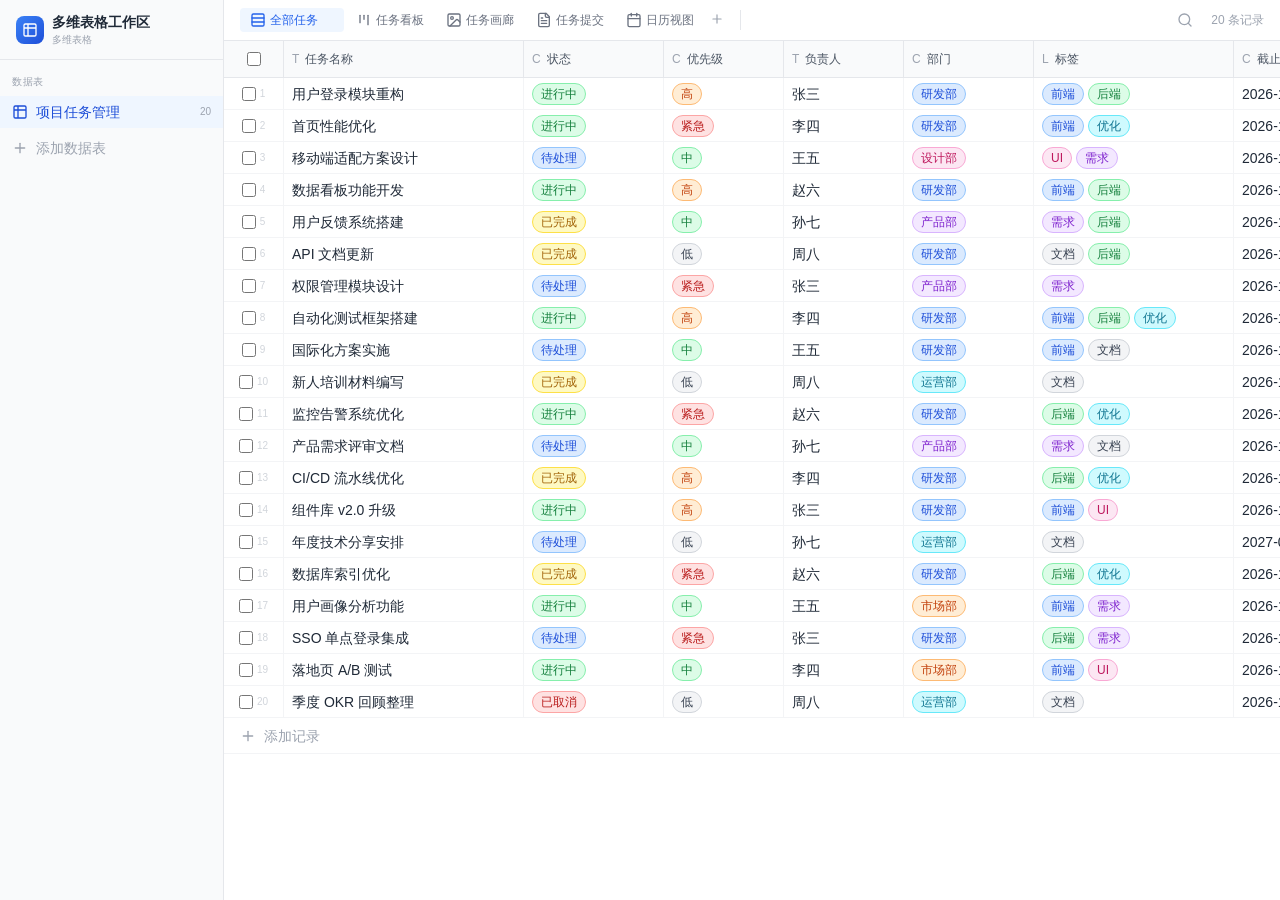
==== commit 989dc9d6: "change" ====
--- a/index.html
+++ b/index.html
@@ -5,7 +5,7 @@
     <link rel="icon" type="image/svg+xml" href="/favicon.svg" />
     <meta name="viewport" content="width=device-width, initial-scale=1.0" />
     <title>多维表格 - 企业级数据管理平台</title>
-    <script type="module" crossorigin src="/assets/index-DxPoujuV.js"></script>
+    <script type="module" crossorigin src="/assets/index--5fU8vEl.js"></script>
     <link rel="stylesheet" crossorigin href="/assets/index-_rJ8Efur.css">
   </head>
   <body>
